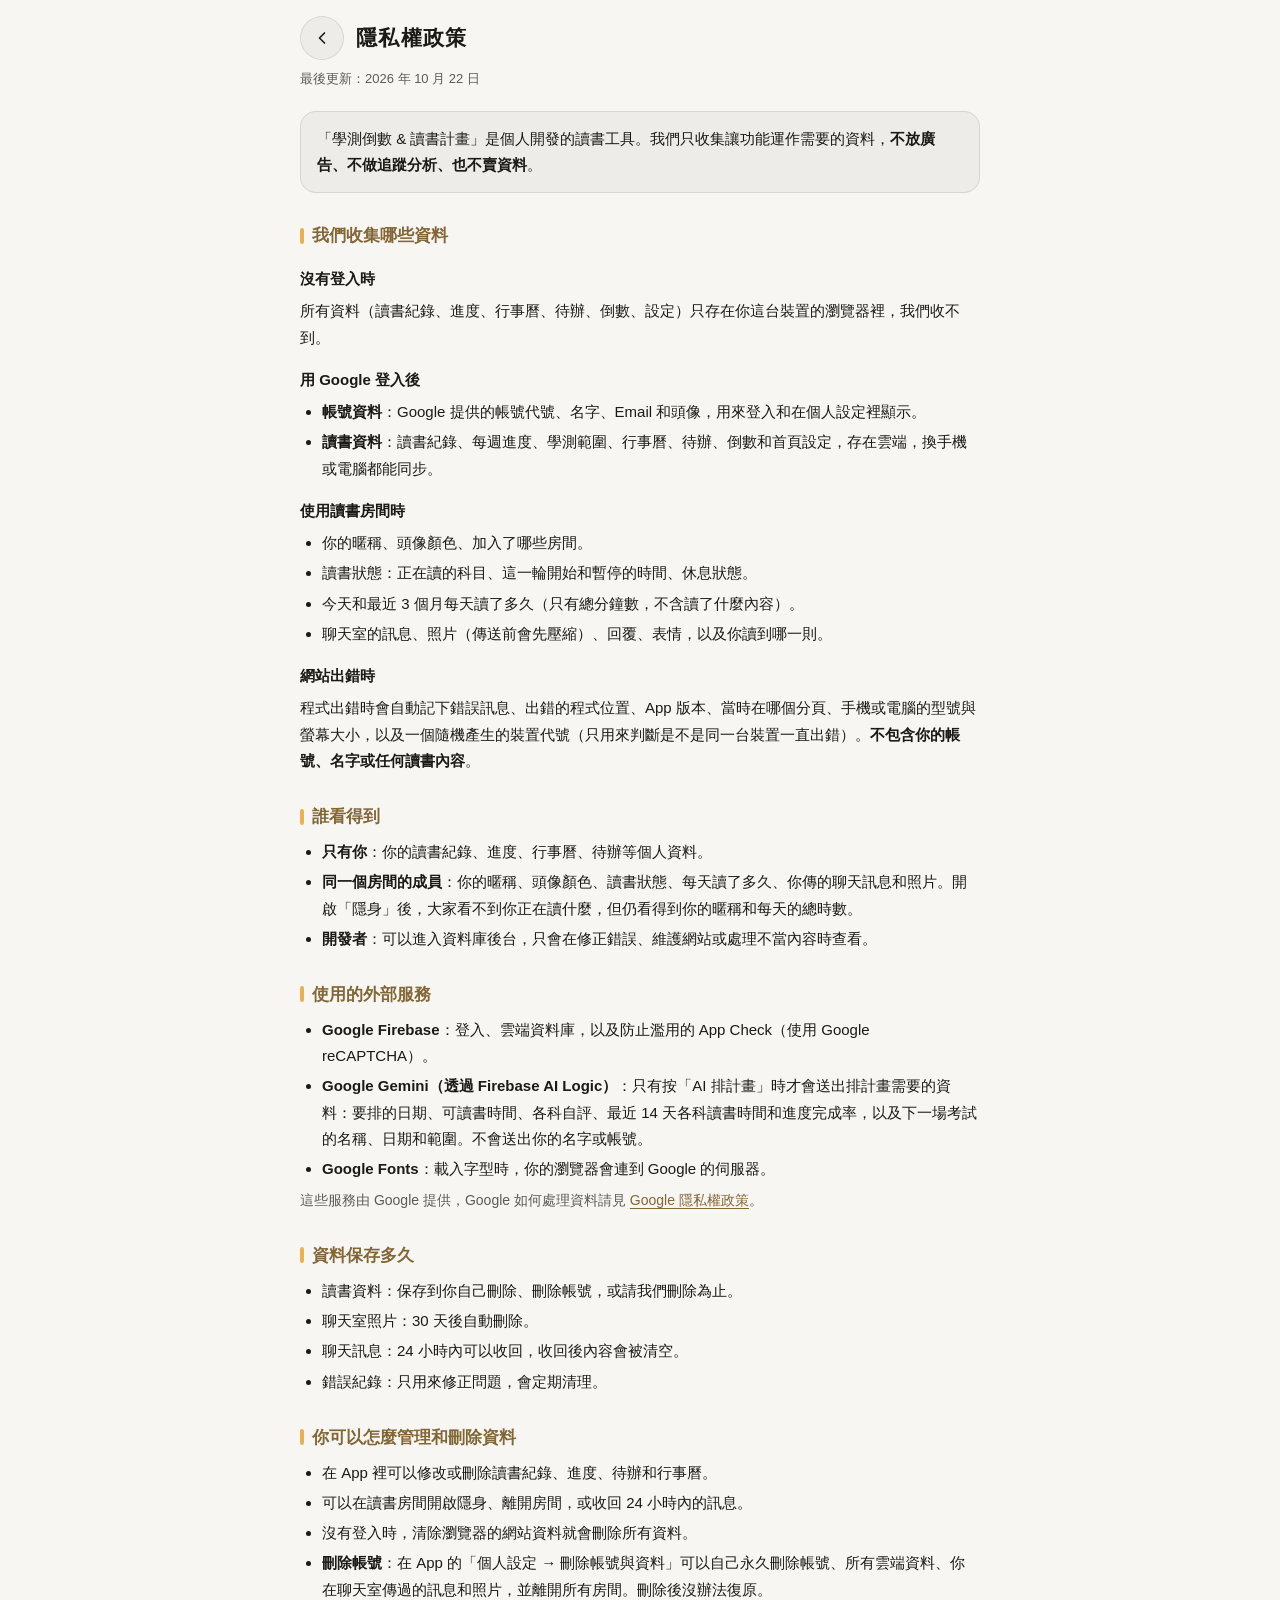
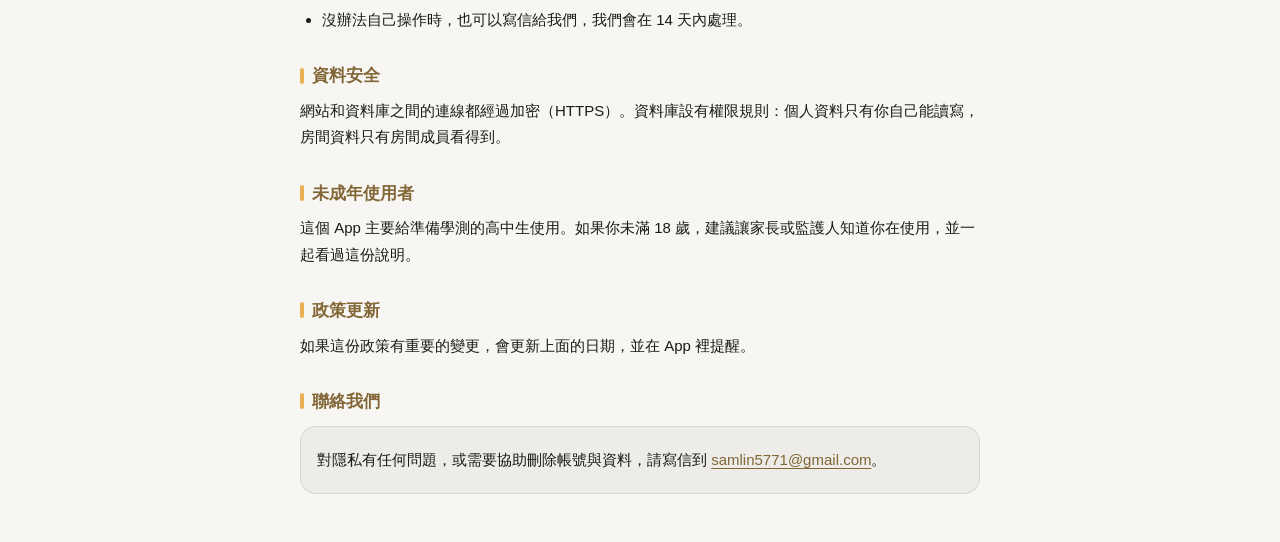
==== privacy.html @ b254f3aa "Add files via upload" ====
<!DOCTYPE html>
<html lang="zh-TW" data-theme="dark">
<head>
    <meta charset="UTF-8">
    <meta name="viewport" content="width=device-width, initial-scale=1.0, viewport-fit=cover">
    <title>隱私權政策｜學測倒數 &amp; 讀書計畫</title>
    <meta name="description" content="學測倒數 & 讀書計畫的隱私權政策：收集哪些資料、存在哪裡、誰看得到、怎麼刪除。">
    <meta name="theme-color" content="#050608">
    <link rel="icon" type="image/png" sizes="32x32" href="favicon-32.png">
    <link rel="apple-touch-icon" href="apple-touch-icon.png">
    <script>
        // 跟 App 用同一個深淺色和主題色設定
        (function () {
            var t = null, a = null;
            try { t = localStorage.getItem('study_theme'); a = localStorage.getItem('study_accent'); } catch (e) {}
            if (t !== 'light' && t !== 'dark') t = window.matchMedia && window.matchMedia('(prefers-color-scheme: light)').matches ? 'light' : 'dark';
            document.documentElement.setAttribute('data-theme', t);
            var c = { amber: '#E9B154', mint: '#5ED3A8', violet: '#A99BF0', sakura: '#F4A3BE', ocean: '#6CB4EE', coral: '#FF8B74', matcha: '#A9C46C', moon: '#C3CAD6' };
            document.documentElement.style.setProperty('--accent', c[a] || c.amber);
            var m = document.querySelector('meta[name="theme-color"]');
            if (m) m.setAttribute('content', t === 'light' ? '#F7F6F2' : '#050608');
        })();
    </script>
    <style>
        :root {
            --accent: #E9B154;
            --bg: #050608; --surface: rgba(255, 255, 255, .045); --line: rgba(242, 240, 233, .1);
            --text: #F2F0E9; --muted: #A8A59C;
            --head: var(--accent);
        }
        :root[data-theme="light"] {
            --bg: #F7F6F2; --surface: rgba(22, 20, 15, .04); --line: rgba(22, 20, 15, .1);
            --text: #1B1A17; --muted: #5E5B54;
            --head: color-mix(in srgb, var(--accent) 50%, #1B1A17);
        }
        * { box-sizing: border-box; }
        html { -webkit-text-size-adjust: 100%; }
        body {
            margin: 0; background: var(--bg); color: var(--text);
            font-family: 'Noto Sans TC', -apple-system, 'PingFang TC', 'Microsoft JhengHei', sans-serif;
            line-height: 1.75; font-size: 15px;
        }
        .wrap { max-width: 720px; margin: 0 auto; padding: calc(16px + env(safe-area-inset-top)) 20px calc(48px + env(safe-area-inset-bottom)); }
        .top { display: flex; align-items: center; gap: 12px; margin-bottom: 8px; }
        .back {
            width: 44px; height: 44px; border-radius: 22px; flex-shrink: 0; display: flex; align-items: center; justify-content: center;
            border: 1px solid var(--line); background: var(--surface); color: var(--text); text-decoration: none;
        }
        .back svg { width: 20px; height: 20px; }
        h1 { margin: 0; font-size: 21px; letter-spacing: .06em; }
        .date { margin: 4px 0 20px; font-size: 13px; color: var(--muted); }
        .lead { margin: 0 0 8px; padding: 14px 16px; border-radius: 16px; background: var(--surface); border: 1px solid var(--line); }
        h2 { margin: 28px 0 8px; font-size: 16.5px; color: var(--head); display: flex; align-items: center; gap: 8px; }
        h2::before { content: ''; width: 4px; height: 16px; border-radius: 2px; background: var(--accent); }
        h3 { margin: 16px 0 4px; font-size: 15px; }
        p { margin: 6px 0; }
        ul { margin: 6px 0; padding-left: 22px; }
        li { margin: 4px 0; }
        .muted { color: var(--muted); font-size: 14px; }
        a { color: var(--head); text-underline-offset: 3px; }
        b { font-weight: 700; }
        .contact { margin-top: 10px; padding: 14px 16px; border-radius: 16px; background: var(--surface); border: 1px solid var(--line); }
    </style>
</head>
<body>
<main class="wrap">
    <div class="top">
        <a class="back" href="./" id="backLink" aria-label="回到 App"><svg viewBox="0 0 24 24" fill="none" stroke="currentColor" stroke-width="2" stroke-linecap="round" stroke-linejoin="round" aria-hidden="true"><path d="M15 6l-6 6 6 6"/></svg></a>
        <h1>隱私權政策</h1>
    </div>
    <p class="date">最後更新：2026 年 10 月 22 日</p>

    <p class="lead">「學測倒數 &amp; 讀書計畫」是個人開發的讀書工具。我們只收集讓功能運作需要的資料，<b>不放廣告、不做追蹤分析、也不賣資料</b>。</p>

    <h2>我們收集哪些資料</h2>
    <h3>沒有登入時</h3>
    <p>所有資料（讀書紀錄、進度、行事曆、待辦、倒數、設定）只存在你這台裝置的瀏覽器裡，我們收不到。</p>
    <h3>用 Google 登入後</h3>
    <ul>
        <li><b>帳號資料</b>：Google 提供的帳號代號、名字、Email 和頭像，用來登入和在個人設定裡顯示。</li>
        <li><b>讀書資料</b>：讀書紀錄、每週進度、學測範圍、行事曆、待辦、倒數和首頁設定，存在雲端，換手機或電腦都能同步。</li>
    </ul>
    <h3>使用讀書房間時</h3>
    <ul>
        <li>你的暱稱、頭像顏色、加入了哪些房間。</li>
        <li>讀書狀態：正在讀的科目、這一輪開始和暫停的時間、休息狀態。</li>
        <li>今天和最近 3 個月每天讀了多久（只有總分鐘數，不含讀了什麼內容）。</li>
        <li>聊天室的訊息、照片（傳送前會先壓縮）、回覆、表情，以及你讀到哪一則。</li>
    </ul>
    <h3>網站出錯時</h3>
    <p>程式出錯時會自動記下錯誤訊息、出錯的程式位置、App 版本、當時在哪個分頁、手機或電腦的型號與螢幕大小，以及一個隨機產生的裝置代號（只用來判斷是不是同一台裝置一直出錯）。<b>不包含你的帳號、名字或任何讀書內容</b>。</p>

    <h2>誰看得到</h2>
    <ul>
        <li><b>只有你</b>：你的讀書紀錄、進度、行事曆、待辦等個人資料。</li>
        <li><b>同一個房間的成員</b>：你的暱稱、頭像顏色、讀書狀態、每天讀了多久、你傳的聊天訊息和照片。開啟「隱身」後，大家看不到你正在讀什麼，但仍看得到你的暱稱和每天的總時數。</li>
        <li><b>開發者</b>：可以進入資料庫後台，只會在修正錯誤、維護網站或處理不當內容時查看。</li>
    </ul>

    <h2>使用的外部服務</h2>
    <ul>
        <li><b>Google Firebase</b>：登入、雲端資料庫，以及防止濫用的 App Check（使用 Google reCAPTCHA）。</li>
        <li><b>Google Gemini（透過 Firebase AI Logic）</b>：只有按「AI 排計畫」時才會送出排計畫需要的資料：要排的日期、可讀書時間、各科自評、最近 14 天各科讀書時間和進度完成率，以及下一場考試的名稱、日期和範圍。不會送出你的名字或帳號。</li>
        <li><b>Google Fonts</b>：載入字型時，你的瀏覽器會連到 Google 的伺服器。</li>
    </ul>
    <p class="muted">這些服務由 Google 提供，Google 如何處理資料請見 <a href="https://policies.google.com/privacy" target="_blank" rel="noopener">Google 隱私權政策</a>。</p>

    <h2>資料保存多久</h2>
    <ul>
        <li>讀書資料：保存到你自己刪除、刪除帳號，或請我們刪除為止。</li>
        <li>聊天室照片：30 天後自動刪除。</li>
        <li>聊天訊息：24 小時內可以收回，收回後內容會被清空。</li>
        <li>錯誤紀錄：只用來修正問題，會定期清理。</li>
    </ul>

    <h2>你可以怎麼管理和刪除資料</h2>
    <ul>
        <li>在 App 裡可以修改或刪除讀書紀錄、進度、待辦和行事曆。</li>
        <li>可以在讀書房間開啟隱身、離開房間，或收回 24 小時內的訊息。</li>
        <li>沒有登入時，清除瀏覽器的網站資料就會刪除所有資料。</li>
        <li><b>刪除帳號</b>：在 App 的「個人設定 → 刪除帳號與資料」可以自己永久刪除帳號、所有雲端資料、你在聊天室傳過的訊息和照片，並離開所有房間。刪除後沒辦法復原。</li>
        <li>沒辦法自己操作時，也可以寫信給我們，我們會在 14 天內處理。</li>
    </ul>

    <h2>資料安全</h2>
    <p>網站和資料庫之間的連線都經過加密（HTTPS）。資料庫設有權限規則：個人資料只有你自己能讀寫，房間資料只有房間成員看得到。</p>

    <h2>未成年使用者</h2>
    <p>這個 App 主要給準備學測的高中生使用。如果你未滿 18 歲，建議讓家長或監護人知道你在使用，並一起看過這份說明。</p>

    <h2>政策更新</h2>
    <p>如果這份政策有重要的變更，會更新上面的日期，並在 App 裡提醒。</p>

    <h2>聯絡我們</h2>
    <div class="contact">
        <p>對隱私有任何問題，或需要協助刪除帳號與資料，請寫信到 <a href="mailto:samlin5771@gmail.com">samlin5771@gmail.com</a>。</p>
    </div>
</main>
<script>
    // 從 App 點進來：按返回就回到剛剛的畫面
    (function () {
        var b = document.getElementById('backLink');
        b.addEventListener('click', function (e) {
            try {
                if (document.referrer && new URL(document.referrer).origin === location.origin && history.length > 1) { e.preventDefault(); history.back(); }
            } catch (x) {}
        });
    })();
</script>
</body>
</html>
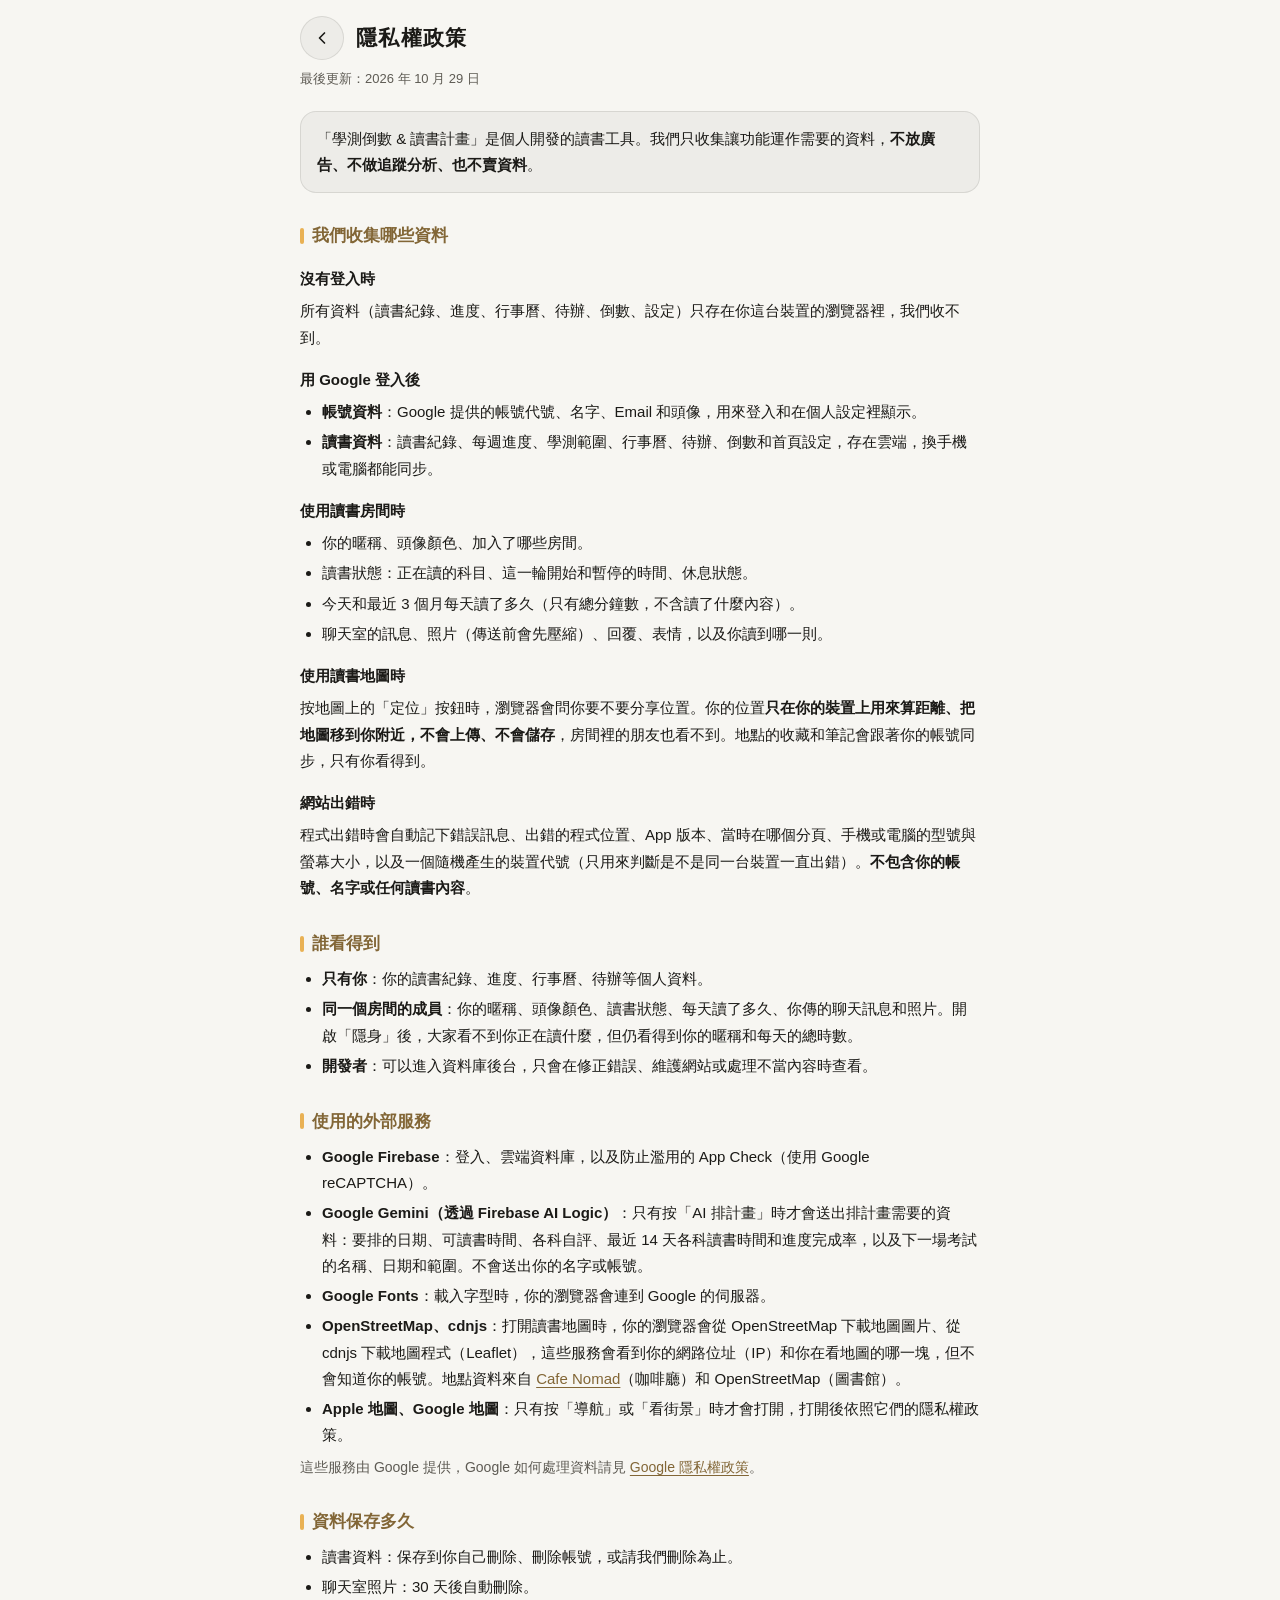
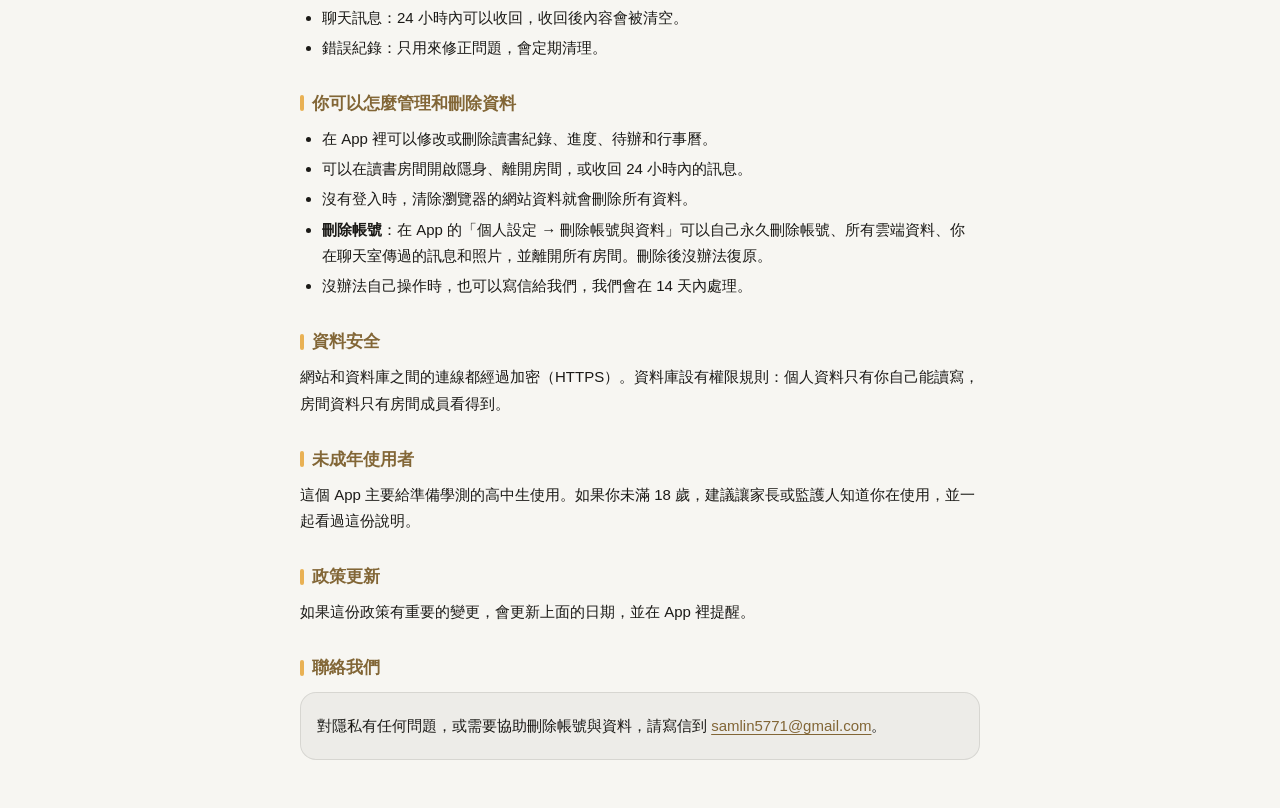
==== commit 95e632e4: "Add files via upload 新增讀書地圖" ====
--- a/privacy.html
+++ b/privacy.html
@@ -17,6 +17,8 @@
             document.documentElement.setAttribute('data-theme', t);
             var c = { amber: '#E9B154', mint: '#5ED3A8', violet: '#A99BF0', sakura: '#F4A3BE', ocean: '#6CB4EE', coral: '#FF8B74', matcha: '#A9C46C', moon: '#C3CAD6' };
             document.documentElement.style.setProperty('--accent', c[a] || c.amber);
+            // 在 App 裡打開（嵌在 App 的畫面中）：App 自己有標題和返回鍵，這頁就不用再顯示
+            if (/[?&]embed=1/.test(location.search)) document.documentElement.classList.add('embed');
             var m = document.querySelector('meta[name="theme-color"]');
             if (m) m.setAttribute('content', t === 'light' ? '#F7F6F2' : '#050608');
         })();
@@ -59,6 +61,9 @@
         .muted { color: var(--muted); font-size: 14px; }
         a { color: var(--head); text-underline-offset: 3px; }
         b { font-weight: 700; }
+        .embed .top { display: none; }
+        .embed .wrap { padding-top: 16px; }
+        .embed body { background: transparent; }
         .contact { margin-top: 10px; padding: 14px 16px; border-radius: 16px; background: var(--surface); border: 1px solid var(--line); }
     </style>
 </head>
@@ -68,7 +73,7 @@
         <a class="back" href="./" id="backLink" aria-label="回到 App"><svg viewBox="0 0 24 24" fill="none" stroke="currentColor" stroke-width="2" stroke-linecap="round" stroke-linejoin="round" aria-hidden="true"><path d="M15 6l-6 6 6 6"/></svg></a>
         <h1>隱私權政策</h1>
     </div>
-    <p class="date">最後更新：2026 年 10 月 22 日</p>
+    <p class="date">最後更新：2026 年 10 月 29 日</p>
 
     <p class="lead">「學測倒數 &amp; 讀書計畫」是個人開發的讀書工具。我們只收集讓功能運作需要的資料，<b>不放廣告、不做追蹤分析、也不賣資料</b>。</p>
 
@@ -87,6 +92,8 @@
         <li>今天和最近 3 個月每天讀了多久（只有總分鐘數，不含讀了什麼內容）。</li>
         <li>聊天室的訊息、照片（傳送前會先壓縮）、回覆、表情，以及你讀到哪一則。</li>
     </ul>
+    <h3>使用讀書地圖時</h3>
+    <p>按地圖上的「定位」按鈕時，瀏覽器會問你要不要分享位置。你的位置<b>只在你的裝置上用來算距離、把地圖移到你附近，不會上傳、不會儲存</b>，房間裡的朋友也看不到。地點的收藏和筆記會跟著你的帳號同步，只有你看得到。</p>
     <h3>網站出錯時</h3>
     <p>程式出錯時會自動記下錯誤訊息、出錯的程式位置、App 版本、當時在哪個分頁、手機或電腦的型號與螢幕大小，以及一個隨機產生的裝置代號（只用來判斷是不是同一台裝置一直出錯）。<b>不包含你的帳號、名字或任何讀書內容</b>。</p>
 
@@ -102,6 +109,8 @@
         <li><b>Google Firebase</b>：登入、雲端資料庫，以及防止濫用的 App Check（使用 Google reCAPTCHA）。</li>
         <li><b>Google Gemini（透過 Firebase AI Logic）</b>：只有按「AI 排計畫」時才會送出排計畫需要的資料：要排的日期、可讀書時間、各科自評、最近 14 天各科讀書時間和進度完成率，以及下一場考試的名稱、日期和範圍。不會送出你的名字或帳號。</li>
         <li><b>Google Fonts</b>：載入字型時，你的瀏覽器會連到 Google 的伺服器。</li>
+        <li><b>OpenStreetMap、cdnjs</b>：打開讀書地圖時，你的瀏覽器會從 OpenStreetMap 下載地圖圖片、從 cdnjs 下載地圖程式（Leaflet），這些服務會看到你的網路位址（IP）和你在看地圖的哪一塊，但不會知道你的帳號。地點資料來自 <a href="https://cafenomad.tw/" target="_blank" rel="noopener">Cafe Nomad</a>（咖啡廳）和 OpenStreetMap（圖書館）。</li>
+        <li><b>Apple 地圖、Google 地圖</b>：只有按「導航」或「看街景」時才會打開，打開後依照它們的隱私權政策。</li>
     </ul>
     <p class="muted">這些服務由 Google 提供，Google 如何處理資料請見 <a href="https://policies.google.com/privacy" target="_blank" rel="noopener">Google 隱私權政策</a>。</p>
 
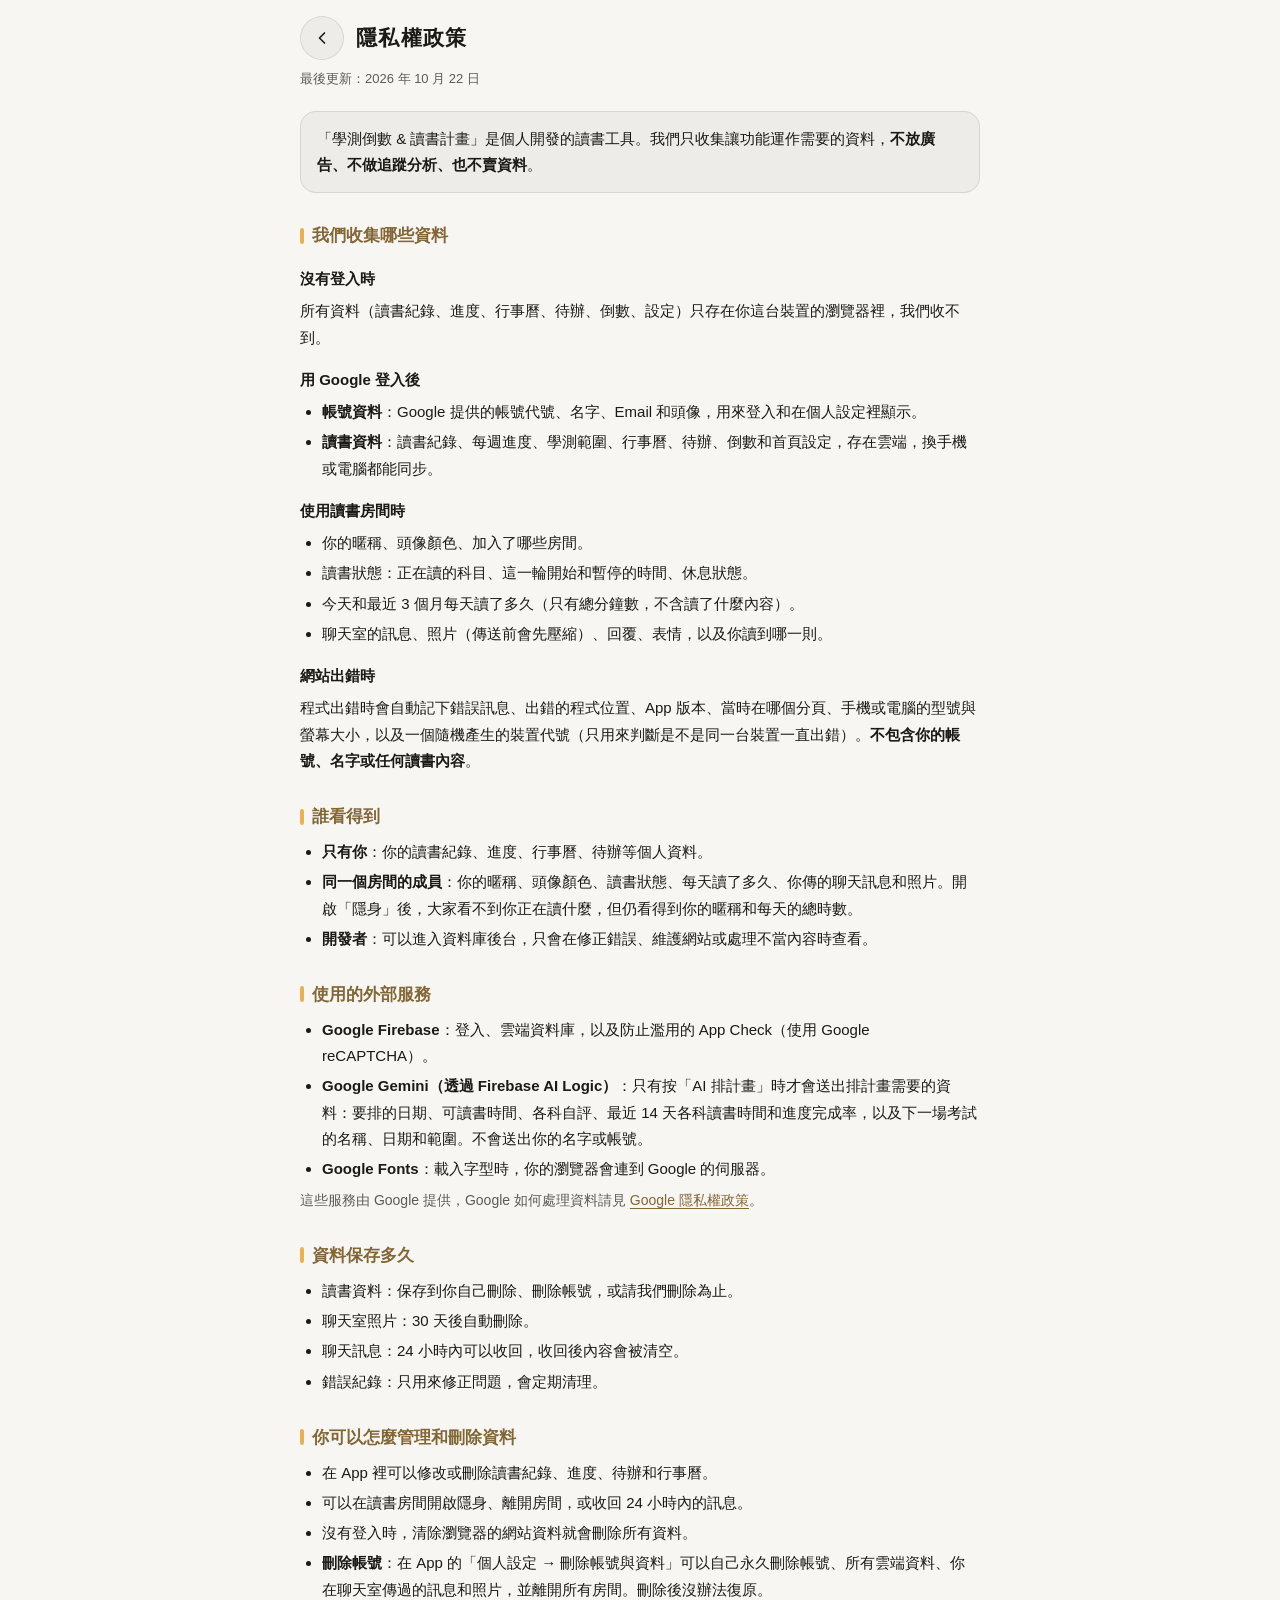
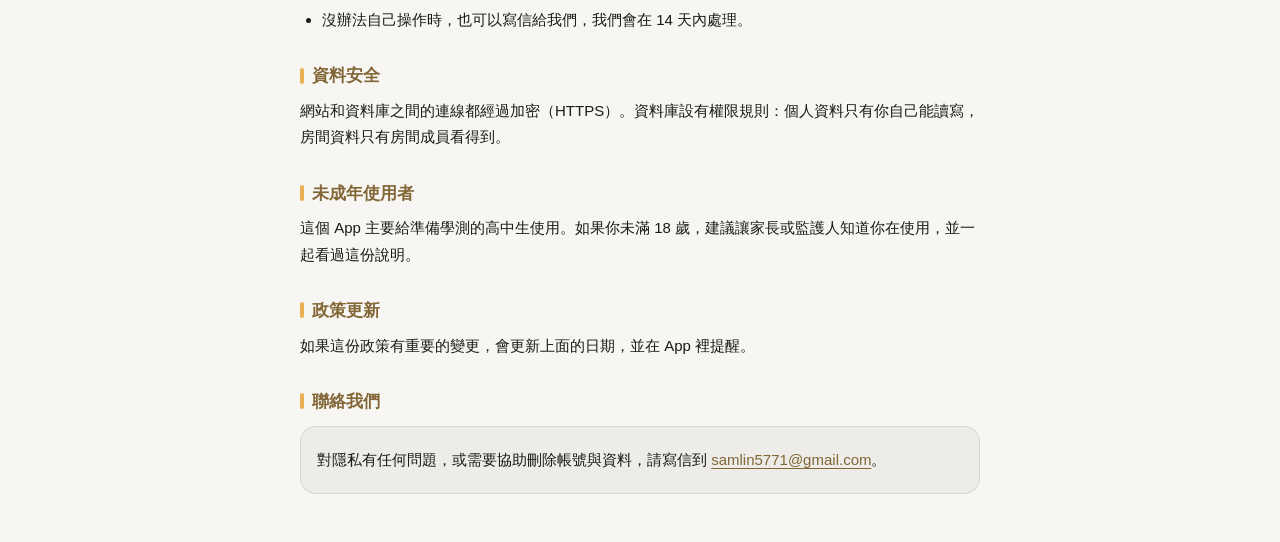
==== commit 6c49a59f: "Add files via upload 刪除地圖" ====
--- a/privacy.html
+++ b/privacy.html
@@ -73,7 +73,7 @@
         <a class="back" href="./" id="backLink" aria-label="回到 App"><svg viewBox="0 0 24 24" fill="none" stroke="currentColor" stroke-width="2" stroke-linecap="round" stroke-linejoin="round" aria-hidden="true"><path d="M15 6l-6 6 6 6"/></svg></a>
         <h1>隱私權政策</h1>
     </div>
-    <p class="date">最後更新：2026 年 10 月 29 日</p>
+    <p class="date">最後更新：2026 年 10 月 22 日</p>
 
     <p class="lead">「學測倒數 &amp; 讀書計畫」是個人開發的讀書工具。我們只收集讓功能運作需要的資料，<b>不放廣告、不做追蹤分析、也不賣資料</b>。</p>
 
@@ -92,8 +92,6 @@
         <li>今天和最近 3 個月每天讀了多久（只有總分鐘數，不含讀了什麼內容）。</li>
         <li>聊天室的訊息、照片（傳送前會先壓縮）、回覆、表情，以及你讀到哪一則。</li>
     </ul>
-    <h3>使用讀書地圖時</h3>
-    <p>按地圖上的「定位」按鈕時，瀏覽器會問你要不要分享位置。你的位置<b>只在你的裝置上用來算距離、把地圖移到你附近，不會上傳、不會儲存</b>，房間裡的朋友也看不到。地點的收藏和筆記會跟著你的帳號同步，只有你看得到。</p>
     <h3>網站出錯時</h3>
     <p>程式出錯時會自動記下錯誤訊息、出錯的程式位置、App 版本、當時在哪個分頁、手機或電腦的型號與螢幕大小，以及一個隨機產生的裝置代號（只用來判斷是不是同一台裝置一直出錯）。<b>不包含你的帳號、名字或任何讀書內容</b>。</p>
 
@@ -109,8 +107,6 @@
         <li><b>Google Firebase</b>：登入、雲端資料庫，以及防止濫用的 App Check（使用 Google reCAPTCHA）。</li>
         <li><b>Google Gemini（透過 Firebase AI Logic）</b>：只有按「AI 排計畫」時才會送出排計畫需要的資料：要排的日期、可讀書時間、各科自評、最近 14 天各科讀書時間和進度完成率，以及下一場考試的名稱、日期和範圍。不會送出你的名字或帳號。</li>
         <li><b>Google Fonts</b>：載入字型時，你的瀏覽器會連到 Google 的伺服器。</li>
-        <li><b>OpenStreetMap、cdnjs</b>：打開讀書地圖時，你的瀏覽器會從 OpenStreetMap 下載地圖圖片、從 cdnjs 下載地圖程式（Leaflet），這些服務會看到你的網路位址（IP）和你在看地圖的哪一塊，但不會知道你的帳號。地點資料來自 <a href="https://cafenomad.tw/" target="_blank" rel="noopener">Cafe Nomad</a>（咖啡廳）和 OpenStreetMap（圖書館）。</li>
-        <li><b>Apple 地圖、Google 地圖</b>：只有按「導航」或「看街景」時才會打開，打開後依照它們的隱私權政策。</li>
     </ul>
     <p class="muted">這些服務由 Google 提供，Google 如何處理資料請見 <a href="https://policies.google.com/privacy" target="_blank" rel="noopener">Google 隱私權政策</a>。</p>
 
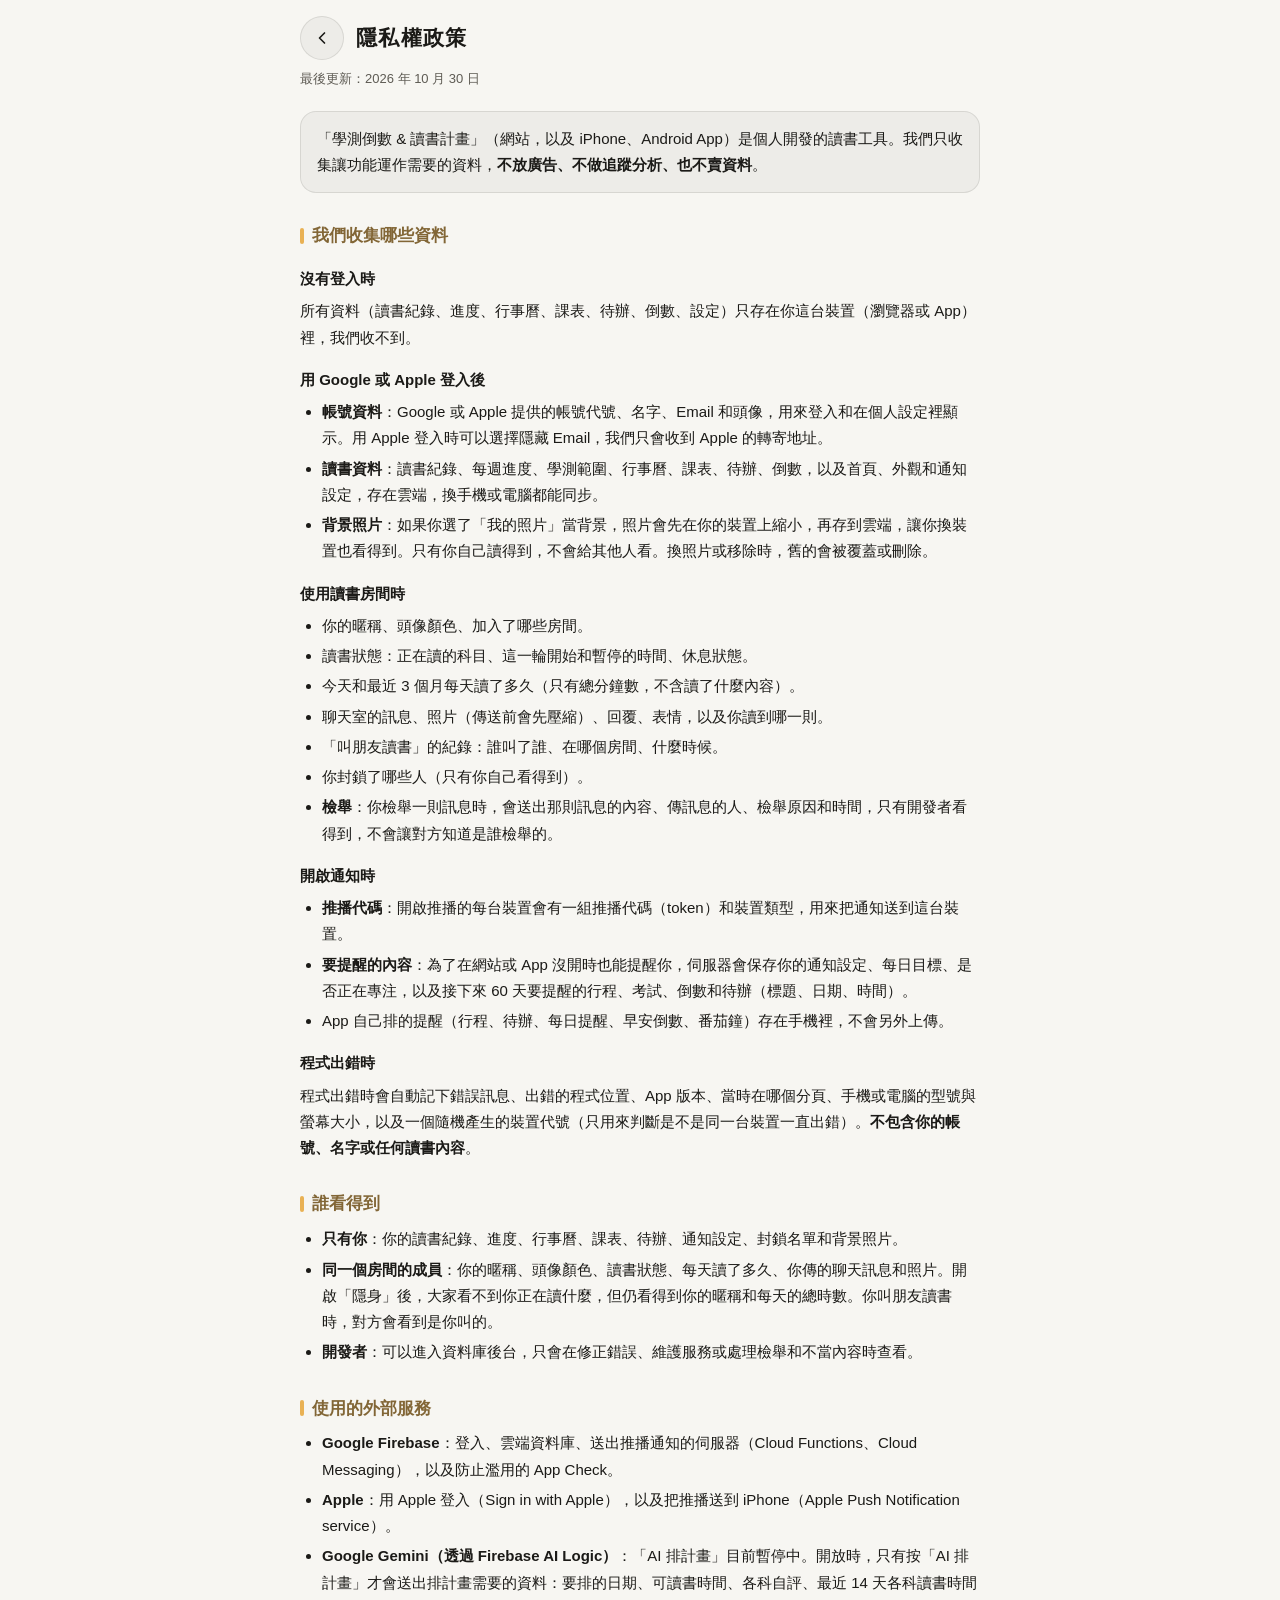
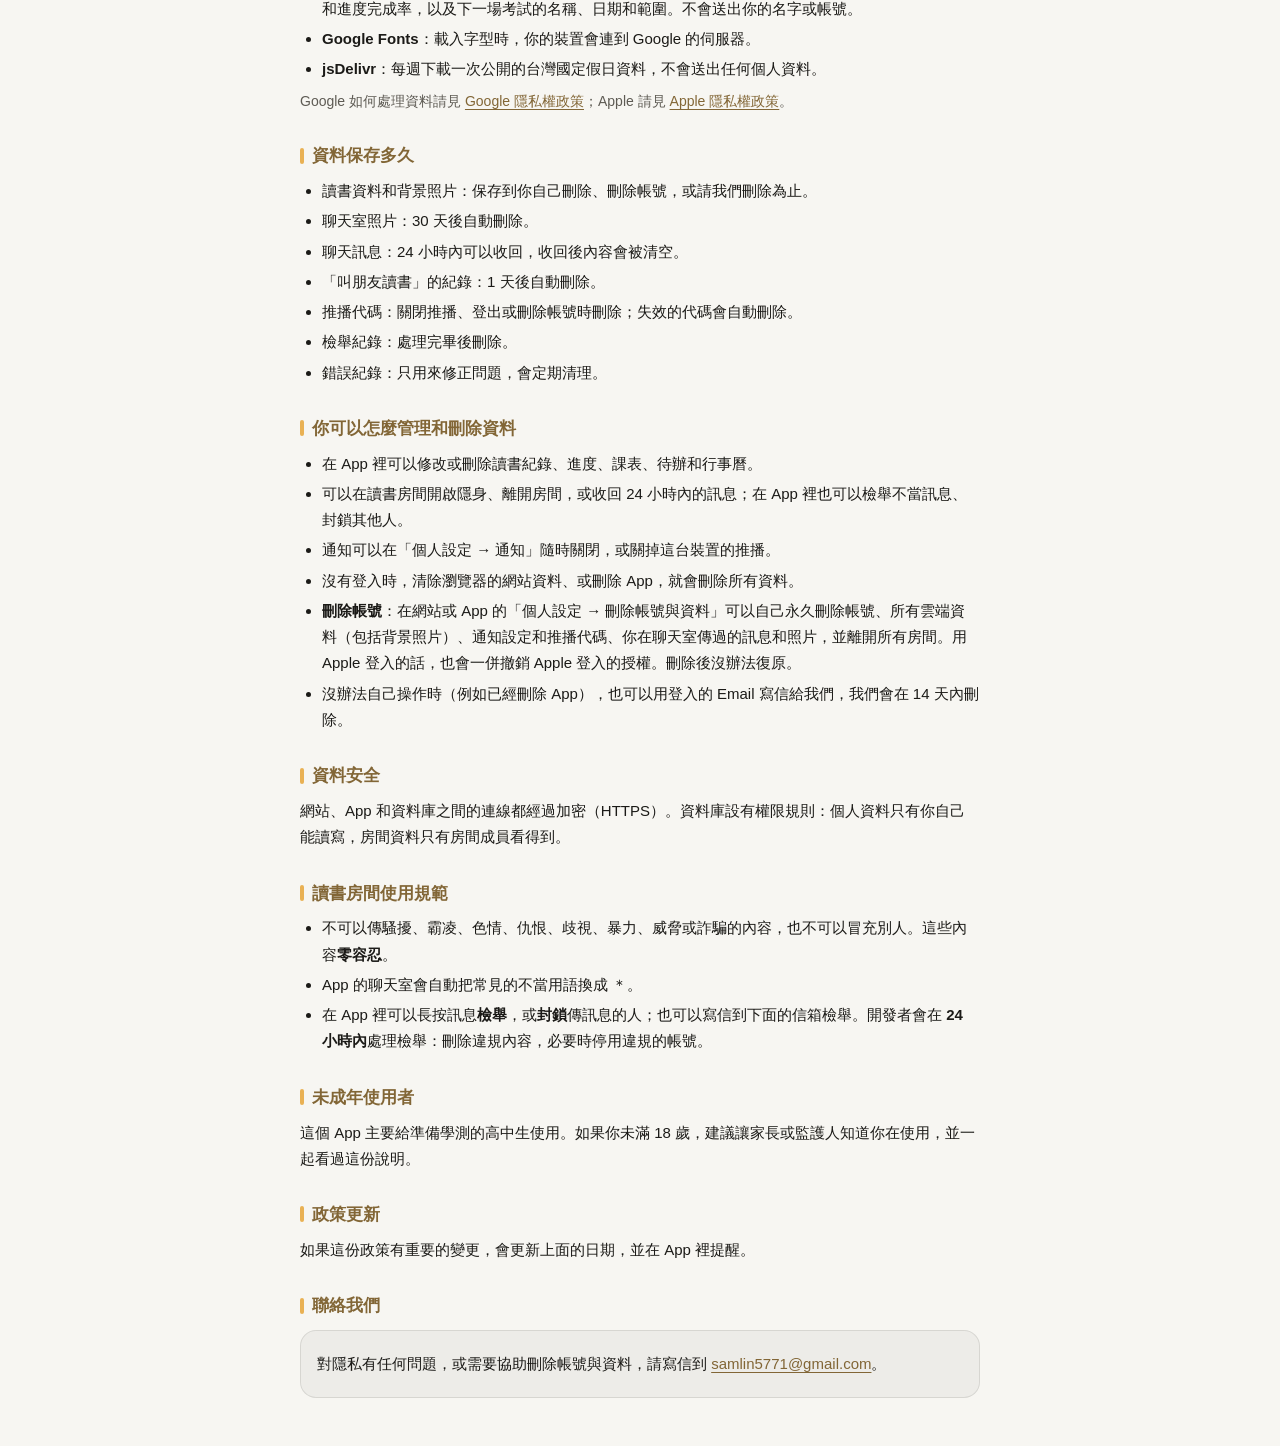
==== commit 9ffeb989: "Add files via upload" ====
--- a/privacy.html
+++ b/privacy.html
@@ -73,17 +73,16 @@
         <a class="back" href="./" id="backLink" aria-label="回到 App"><svg viewBox="0 0 24 24" fill="none" stroke="currentColor" stroke-width="2" stroke-linecap="round" stroke-linejoin="round" aria-hidden="true"><path d="M15 6l-6 6 6 6"/></svg></a>
         <h1>隱私權政策</h1>
     </div>
-    <p class="date">最後更新：2026 年 10 月 22 日</p>
-
-    <p class="lead">「學測倒數 &amp; 讀書計畫」是個人開發的讀書工具。我們只收集讓功能運作需要的資料，<b>不放廣告、不做追蹤分析、也不賣資料</b>。</p>
-
+    <p class="date">最後更新：2026 年 10 月 30 日</p>
+    <p class="lead">「學測倒數 &amp; 讀書計畫」（網站，以及 iPhone、Android App）是個人開發的讀書工具。我們只收集讓功能運作需要的資料，<b>不放廣告、不做追蹤分析、也不賣資料</b>。</p>
     <h2>我們收集哪些資料</h2>
     <h3>沒有登入時</h3>
-    <p>所有資料（讀書紀錄、進度、行事曆、待辦、倒數、設定）只存在你這台裝置的瀏覽器裡，我們收不到。</p>
-    <h3>用 Google 登入後</h3>
+    <p>所有資料（讀書紀錄、進度、行事曆、課表、待辦、倒數、設定）只存在你這台裝置（瀏覽器或 App）裡，我們收不到。</p>
+    <h3>用 Google 或 Apple 登入後</h3>
     <ul>
-        <li><b>帳號資料</b>：Google 提供的帳號代號、名字、Email 和頭像，用來登入和在個人設定裡顯示。</li>
-        <li><b>讀書資料</b>：讀書紀錄、每週進度、學測範圍、行事曆、待辦、倒數和首頁設定，存在雲端，換手機或電腦都能同步。</li>
+        <li><b>帳號資料</b>：Google 或 Apple 提供的帳號代號、名字、Email 和頭像，用來登入和在個人設定裡顯示。用 Apple 登入時可以選擇隱藏 Email，我們只會收到 Apple 的轉寄地址。</li>
+        <li><b>讀書資料</b>：讀書紀錄、每週進度、學測範圍、行事曆、課表、待辦、倒數，以及首頁、外觀和通知設定，存在雲端，換手機或電腦都能同步。</li>
+        <li><b>背景照片</b>：如果你選了「我的照片」當背景，照片會先在你的裝置上縮小，再存到雲端，讓你換裝置也看得到。只有你自己讀得到，不會給其他人看。換照片或移除時，舊的會被覆蓋或刪除。</li>
     </ul>
     <h3>使用讀書房間時</h3>
     <ul>
@@ -91,51 +90,64 @@
         <li>讀書狀態：正在讀的科目、這一輪開始和暫停的時間、休息狀態。</li>
         <li>今天和最近 3 個月每天讀了多久（只有總分鐘數，不含讀了什麼內容）。</li>
         <li>聊天室的訊息、照片（傳送前會先壓縮）、回覆、表情，以及你讀到哪一則。</li>
+        <li>「叫朋友讀書」的紀錄：誰叫了誰、在哪個房間、什麼時候。</li>
+        <li>你封鎖了哪些人（只有你自己看得到）。</li>
+        <li><b>檢舉</b>：你檢舉一則訊息時，會送出那則訊息的內容、傳訊息的人、檢舉原因和時間，只有開發者看得到，不會讓對方知道是誰檢舉的。</li>
     </ul>
-    <h3>網站出錯時</h3>
+    <h3>開啟通知時</h3>
+    <ul>
+        <li><b>推播代碼</b>：開啟推播的每台裝置會有一組推播代碼（token）和裝置類型，用來把通知送到這台裝置。</li>
+        <li><b>要提醒的內容</b>：為了在網站或 App 沒開時也能提醒你，伺服器會保存你的通知設定、每日目標、是否正在專注，以及接下來 60 天要提醒的行程、考試、倒數和待辦（標題、日期、時間）。</li>
+        <li>App 自己排的提醒（行程、待辦、每日提醒、早安倒數、番茄鐘）存在手機裡，不會另外上傳。</li>
+    </ul>
+    <h3>程式出錯時</h3>
     <p>程式出錯時會自動記下錯誤訊息、出錯的程式位置、App 版本、當時在哪個分頁、手機或電腦的型號與螢幕大小，以及一個隨機產生的裝置代號（只用來判斷是不是同一台裝置一直出錯）。<b>不包含你的帳號、名字或任何讀書內容</b>。</p>
-
     <h2>誰看得到</h2>
     <ul>
-        <li><b>只有你</b>：你的讀書紀錄、進度、行事曆、待辦等個人資料。</li>
-        <li><b>同一個房間的成員</b>：你的暱稱、頭像顏色、讀書狀態、每天讀了多久、你傳的聊天訊息和照片。開啟「隱身」後，大家看不到你正在讀什麼，但仍看得到你的暱稱和每天的總時數。</li>
-        <li><b>開發者</b>：可以進入資料庫後台，只會在修正錯誤、維護網站或處理不當內容時查看。</li>
+        <li><b>只有你</b>：你的讀書紀錄、進度、行事曆、課表、待辦、通知設定、封鎖名單和背景照片。</li>
+        <li><b>同一個房間的成員</b>：你的暱稱、頭像顏色、讀書狀態、每天讀了多久、你傳的聊天訊息和照片。開啟「隱身」後，大家看不到你正在讀什麼，但仍看得到你的暱稱和每天的總時數。你叫朋友讀書時，對方會看到是你叫的。</li>
+        <li><b>開發者</b>：可以進入資料庫後台，只會在修正錯誤、維護服務或處理檢舉和不當內容時查看。</li>
     </ul>
-
     <h2>使用的外部服務</h2>
     <ul>
-        <li><b>Google Firebase</b>：登入、雲端資料庫，以及防止濫用的 App Check（使用 Google reCAPTCHA）。</li>
-        <li><b>Google Gemini（透過 Firebase AI Logic）</b>：只有按「AI 排計畫」時才會送出排計畫需要的資料：要排的日期、可讀書時間、各科自評、最近 14 天各科讀書時間和進度完成率，以及下一場考試的名稱、日期和範圍。不會送出你的名字或帳號。</li>
-        <li><b>Google Fonts</b>：載入字型時，你的瀏覽器會連到 Google 的伺服器。</li>
+        <li><b>Google Firebase</b>：登入、雲端資料庫、送出推播通知的伺服器（Cloud Functions、Cloud Messaging），以及防止濫用的 App Check。</li>
+        <li><b>Apple</b>：用 Apple 登入（Sign in with Apple），以及把推播送到 iPhone（Apple Push Notification service）。</li>
+        <li><b>Google Gemini（透過 Firebase AI Logic）</b>：「AI 排計畫」目前暫停中。開放時，只有按「AI 排計畫」才會送出排計畫需要的資料：要排的日期、可讀書時間、各科自評、最近 14 天各科讀書時間和進度完成率，以及下一場考試的名稱、日期和範圍。不會送出你的名字或帳號。</li>
+        <li><b>Google Fonts</b>：載入字型時，你的裝置會連到 Google 的伺服器。</li>
+        <li><b>jsDelivr</b>：每週下載一次公開的台灣國定假日資料，不會送出任何個人資料。</li>
     </ul>
-    <p class="muted">這些服務由 Google 提供，Google 如何處理資料請見 <a href="https://policies.google.com/privacy" target="_blank" rel="noopener">Google 隱私權政策</a>。</p>
-
+    <p class="muted">Google 如何處理資料請見 <a href="https://policies.google.com/privacy" target="_blank" rel="noopener">Google 隱私權政策</a>；Apple 請見 <a href="https://www.apple.com/tw/legal/privacy/" target="_blank" rel="noopener">Apple 隱私權政策</a>。</p>
     <h2>資料保存多久</h2>
     <ul>
-        <li>讀書資料：保存到你自己刪除、刪除帳號，或請我們刪除為止。</li>
+        <li>讀書資料和背景照片：保存到你自己刪除、刪除帳號，或請我們刪除為止。</li>
         <li>聊天室照片：30 天後自動刪除。</li>
         <li>聊天訊息：24 小時內可以收回，收回後內容會被清空。</li>
+        <li>「叫朋友讀書」的紀錄：1 天後自動刪除。</li>
+        <li>推播代碼：關閉推播、登出或刪除帳號時刪除；失效的代碼會自動刪除。</li>
+        <li>檢舉紀錄：處理完畢後刪除。</li>
         <li>錯誤紀錄：只用來修正問題，會定期清理。</li>
     </ul>
-
-    <h2>你可以怎麼管理和刪除資料</h2>
+    <h2 id="delete">你可以怎麼管理和刪除資料</h2>
     <ul>
-        <li>在 App 裡可以修改或刪除讀書紀錄、進度、待辦和行事曆。</li>
-        <li>可以在讀書房間開啟隱身、離開房間，或收回 24 小時內的訊息。</li>
-        <li>沒有登入時，清除瀏覽器的網站資料就會刪除所有資料。</li>
-        <li><b>刪除帳號</b>：在 App 的「個人設定 → 刪除帳號與資料」可以自己永久刪除帳號、所有雲端資料、你在聊天室傳過的訊息和照片，並離開所有房間。刪除後沒辦法復原。</li>
-        <li>沒辦法自己操作時，也可以寫信給我們，我們會在 14 天內處理。</li>
+        <li>在 App 裡可以修改或刪除讀書紀錄、進度、課表、待辦和行事曆。</li>
+        <li>可以在讀書房間開啟隱身、離開房間，或收回 24 小時內的訊息；在 App 裡也可以檢舉不當訊息、封鎖其他人。</li>
+        <li>通知可以在「個人設定 → 通知」隨時關閉，或關掉這台裝置的推播。</li>
+        <li>沒有登入時，清除瀏覽器的網站資料、或刪除 App，就會刪除所有資料。</li>
+        <li><b>刪除帳號</b>：在網站或 App 的「個人設定 → 刪除帳號與資料」可以自己永久刪除帳號、所有雲端資料（包括背景照片）、通知設定和推播代碼、你在聊天室傳過的訊息和照片，並離開所有房間。用 Apple 登入的話，也會一併撤銷 Apple 登入的授權。刪除後沒辦法復原。</li>
+        <li>沒辦法自己操作時（例如已經刪除 App），也可以用登入的 Email 寫信給我們，我們會在 14 天內刪除。</li>
     </ul>
-
     <h2>資料安全</h2>
-    <p>網站和資料庫之間的連線都經過加密（HTTPS）。資料庫設有權限規則：個人資料只有你自己能讀寫，房間資料只有房間成員看得到。</p>
-
+    <p>網站、App 和資料庫之間的連線都經過加密（HTTPS）。資料庫設有權限規則：個人資料只有你自己能讀寫，房間資料只有房間成員看得到。</p>
+    <h2 id="terms">讀書房間使用規範</h2>
+    <ul>
+        <li>不可以傳騷擾、霸凌、色情、仇恨、歧視、暴力、威脅或詐騙的內容，也不可以冒充別人。這些內容<b>零容忍</b>。</li>
+        <li>App 的聊天室會自動把常見的不當用語換成 ＊。</li>
+        <li>在 App 裡可以長按訊息<b>檢舉</b>，或<b>封鎖</b>傳訊息的人；也可以寫信到下面的信箱檢舉。開發者會在 <b>24 小時內</b>處理檢舉：刪除違規內容，必要時停用違規的帳號。</li>
+    </ul>
     <h2>未成年使用者</h2>
     <p>這個 App 主要給準備學測的高中生使用。如果你未滿 18 歲，建議讓家長或監護人知道你在使用，並一起看過這份說明。</p>
-
     <h2>政策更新</h2>
     <p>如果這份政策有重要的變更，會更新上面的日期，並在 App 裡提醒。</p>
-
     <h2>聯絡我們</h2>
     <div class="contact">
         <p>對隱私有任何問題，或需要協助刪除帳號與資料，請寫信到 <a href="mailto:samlin5771@gmail.com">samlin5771@gmail.com</a>。</p>
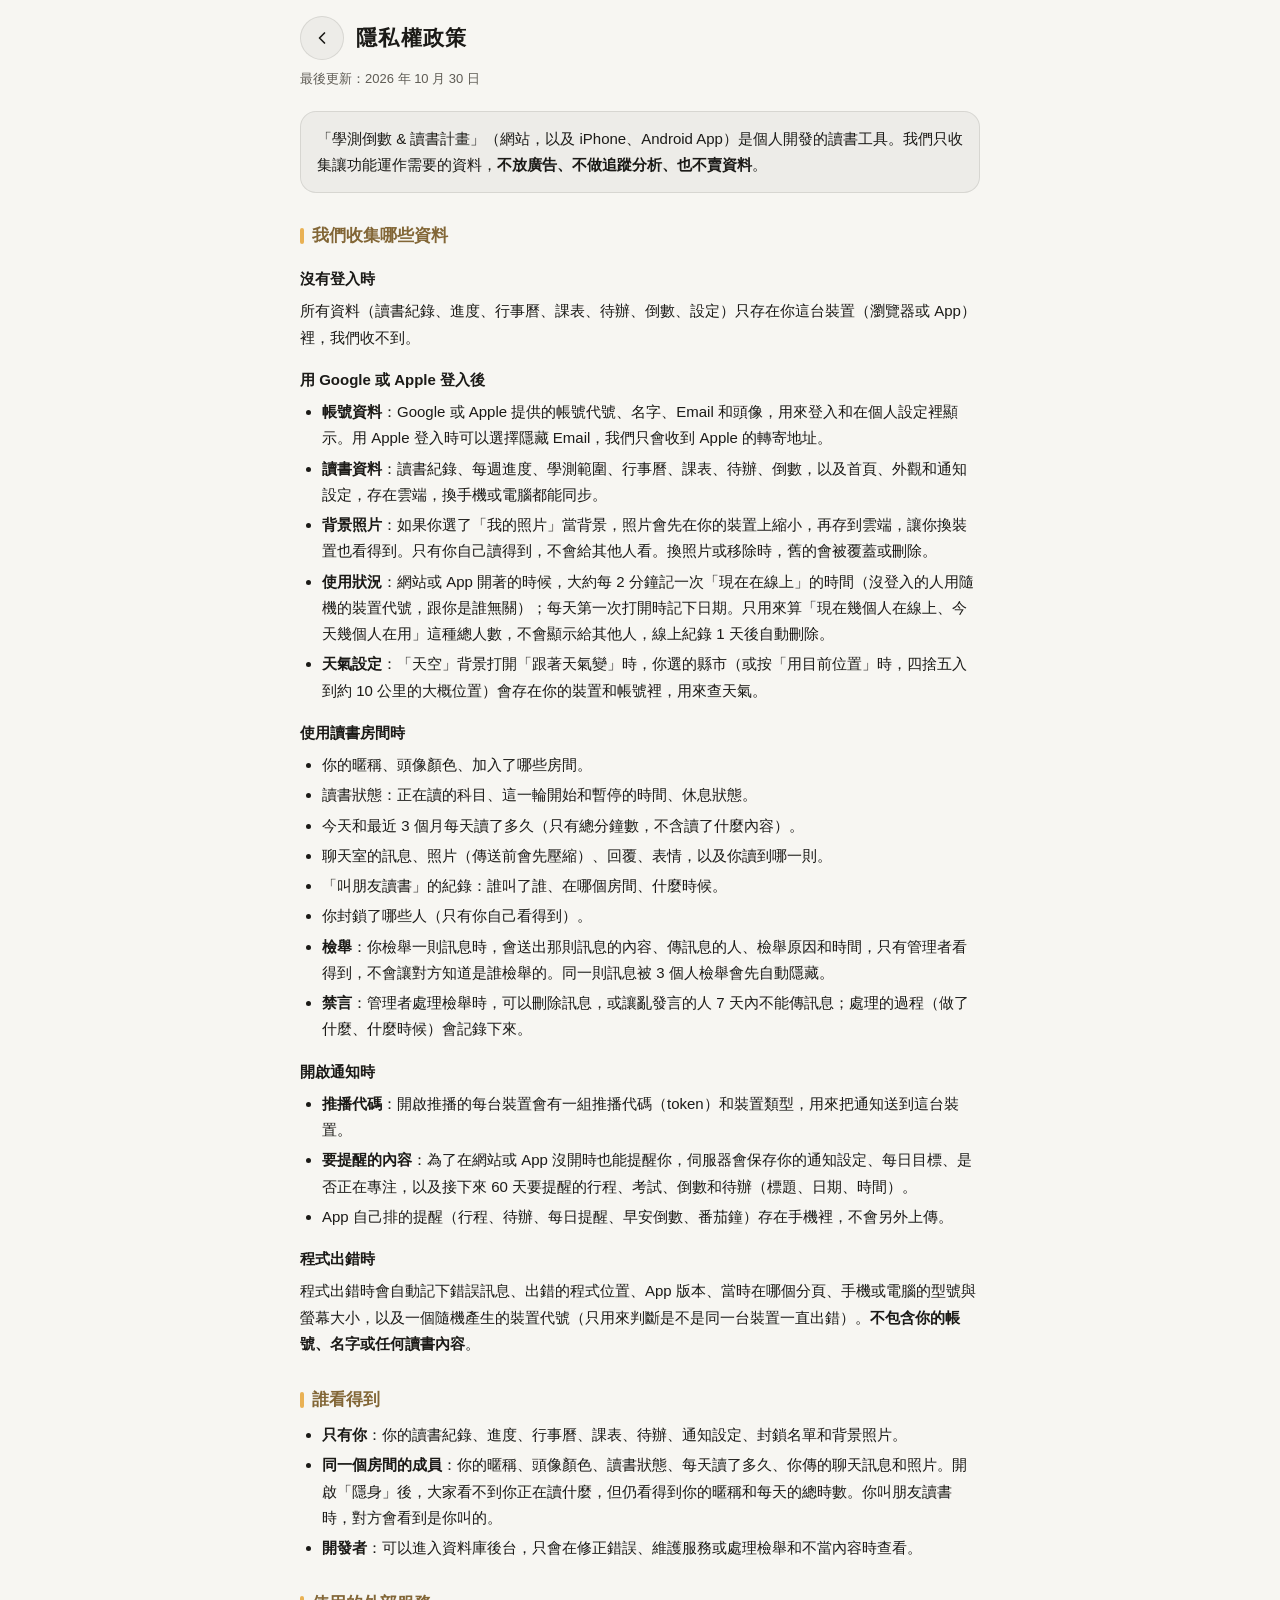
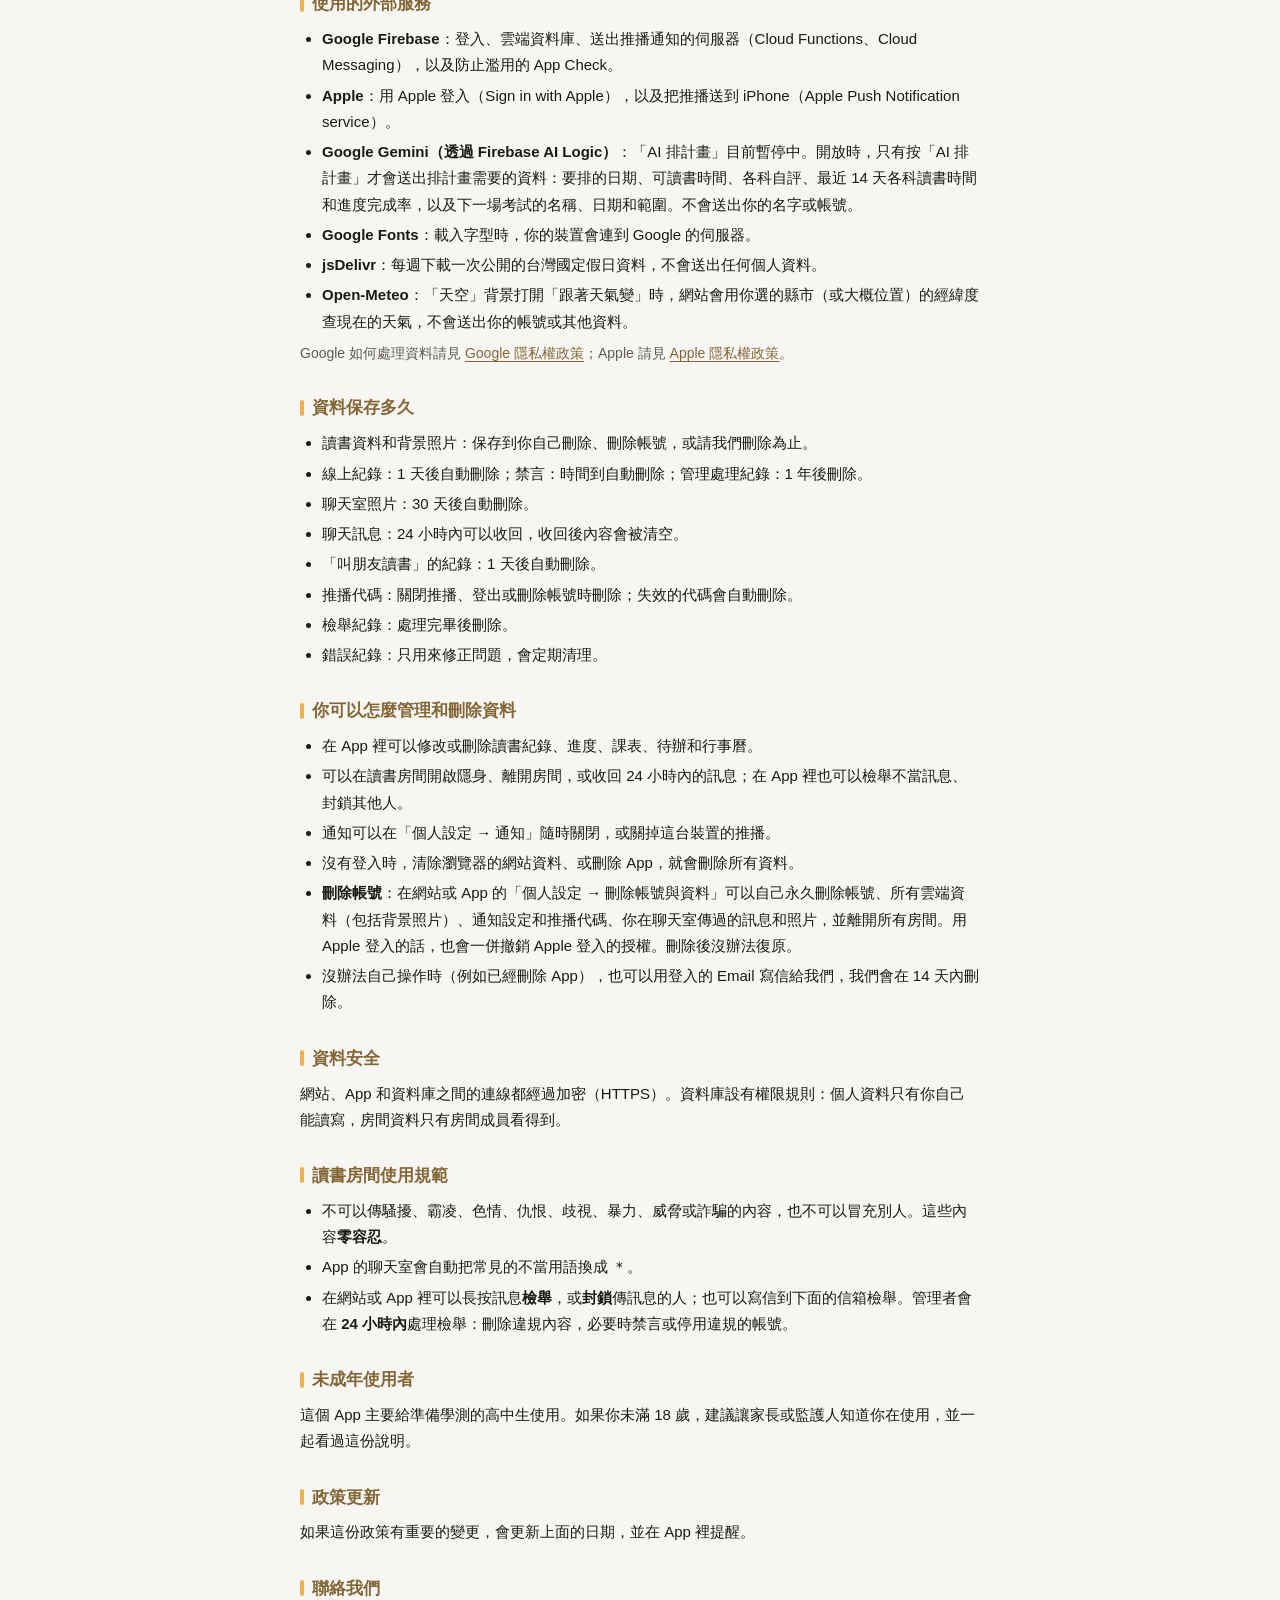
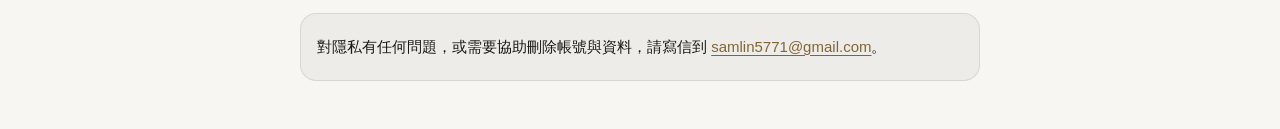
==== commit 713c0d2b: "Add files via upload" ====
--- a/privacy.html
+++ b/privacy.html
@@ -83,6 +83,8 @@
         <li><b>帳號資料</b>：Google 或 Apple 提供的帳號代號、名字、Email 和頭像，用來登入和在個人設定裡顯示。用 Apple 登入時可以選擇隱藏 Email，我們只會收到 Apple 的轉寄地址。</li>
         <li><b>讀書資料</b>：讀書紀錄、每週進度、學測範圍、行事曆、課表、待辦、倒數，以及首頁、外觀和通知設定，存在雲端，換手機或電腦都能同步。</li>
         <li><b>背景照片</b>：如果你選了「我的照片」當背景，照片會先在你的裝置上縮小，再存到雲端，讓你換裝置也看得到。只有你自己讀得到，不會給其他人看。換照片或移除時，舊的會被覆蓋或刪除。</li>
+        <li><b>使用狀況</b>：網站或 App 開著的時候，大約每 2 分鐘記一次「現在在線上」的時間（沒登入的人用隨機的裝置代號，跟你是誰無關）；每天第一次打開時記下日期。只用來算「現在幾個人在線上、今天幾個人在用」這種總人數，不會顯示給其他人，線上紀錄 1 天後自動刪除。</li>
+        <li><b>天氣設定</b>：「天空」背景打開「跟著天氣變」時，你選的縣市（或按「用目前位置」時，四捨五入到約 10 公里的大概位置）會存在你的裝置和帳號裡，用來查天氣。</li>
     </ul>
     <h3>使用讀書房間時</h3>
     <ul>
@@ -92,7 +94,8 @@
         <li>聊天室的訊息、照片（傳送前會先壓縮）、回覆、表情，以及你讀到哪一則。</li>
         <li>「叫朋友讀書」的紀錄：誰叫了誰、在哪個房間、什麼時候。</li>
         <li>你封鎖了哪些人（只有你自己看得到）。</li>
-        <li><b>檢舉</b>：你檢舉一則訊息時，會送出那則訊息的內容、傳訊息的人、檢舉原因和時間，只有開發者看得到，不會讓對方知道是誰檢舉的。</li>
+        <li><b>檢舉</b>：你檢舉一則訊息時，會送出那則訊息的內容、傳訊息的人、檢舉原因和時間，只有管理者看得到，不會讓對方知道是誰檢舉的。同一則訊息被 3 個人檢舉會先自動隱藏。</li>
+        <li><b>禁言</b>：管理者處理檢舉時，可以刪除訊息，或讓亂發言的人 7 天內不能傳訊息；處理的過程（做了什麼、什麼時候）會記錄下來。</li>
     </ul>
     <h3>開啟通知時</h3>
     <ul>
@@ -115,11 +118,13 @@
         <li><b>Google Gemini（透過 Firebase AI Logic）</b>：「AI 排計畫」目前暫停中。開放時，只有按「AI 排計畫」才會送出排計畫需要的資料：要排的日期、可讀書時間、各科自評、最近 14 天各科讀書時間和進度完成率，以及下一場考試的名稱、日期和範圍。不會送出你的名字或帳號。</li>
         <li><b>Google Fonts</b>：載入字型時，你的裝置會連到 Google 的伺服器。</li>
         <li><b>jsDelivr</b>：每週下載一次公開的台灣國定假日資料，不會送出任何個人資料。</li>
+        <li><b>Open-Meteo</b>：「天空」背景打開「跟著天氣變」時，網站會用你選的縣市（或大概位置）的經緯度查現在的天氣，不會送出你的帳號或其他資料。</li>
     </ul>
     <p class="muted">Google 如何處理資料請見 <a href="https://policies.google.com/privacy" target="_blank" rel="noopener">Google 隱私權政策</a>；Apple 請見 <a href="https://www.apple.com/tw/legal/privacy/" target="_blank" rel="noopener">Apple 隱私權政策</a>。</p>
     <h2>資料保存多久</h2>
     <ul>
         <li>讀書資料和背景照片：保存到你自己刪除、刪除帳號，或請我們刪除為止。</li>
+        <li>線上紀錄：1 天後自動刪除；禁言：時間到自動刪除；管理處理紀錄：1 年後刪除。</li>
         <li>聊天室照片：30 天後自動刪除。</li>
         <li>聊天訊息：24 小時內可以收回，收回後內容會被清空。</li>
         <li>「叫朋友讀書」的紀錄：1 天後自動刪除。</li>
@@ -142,7 +147,7 @@
     <ul>
         <li>不可以傳騷擾、霸凌、色情、仇恨、歧視、暴力、威脅或詐騙的內容，也不可以冒充別人。這些內容<b>零容忍</b>。</li>
         <li>App 的聊天室會自動把常見的不當用語換成 ＊。</li>
-        <li>在 App 裡可以長按訊息<b>檢舉</b>，或<b>封鎖</b>傳訊息的人；也可以寫信到下面的信箱檢舉。開發者會在 <b>24 小時內</b>處理檢舉：刪除違規內容，必要時停用違規的帳號。</li>
+        <li>在網站或 App 裡可以長按訊息<b>檢舉</b>，或<b>封鎖</b>傳訊息的人；也可以寫信到下面的信箱檢舉。管理者會在 <b>24 小時內</b>處理檢舉：刪除違規內容，必要時禁言或停用違規的帳號。</li>
     </ul>
     <h2>未成年使用者</h2>
     <p>這個 App 主要給準備學測的高中生使用。如果你未滿 18 歲，建議讓家長或監護人知道你在使用，並一起看過這份說明。</p>
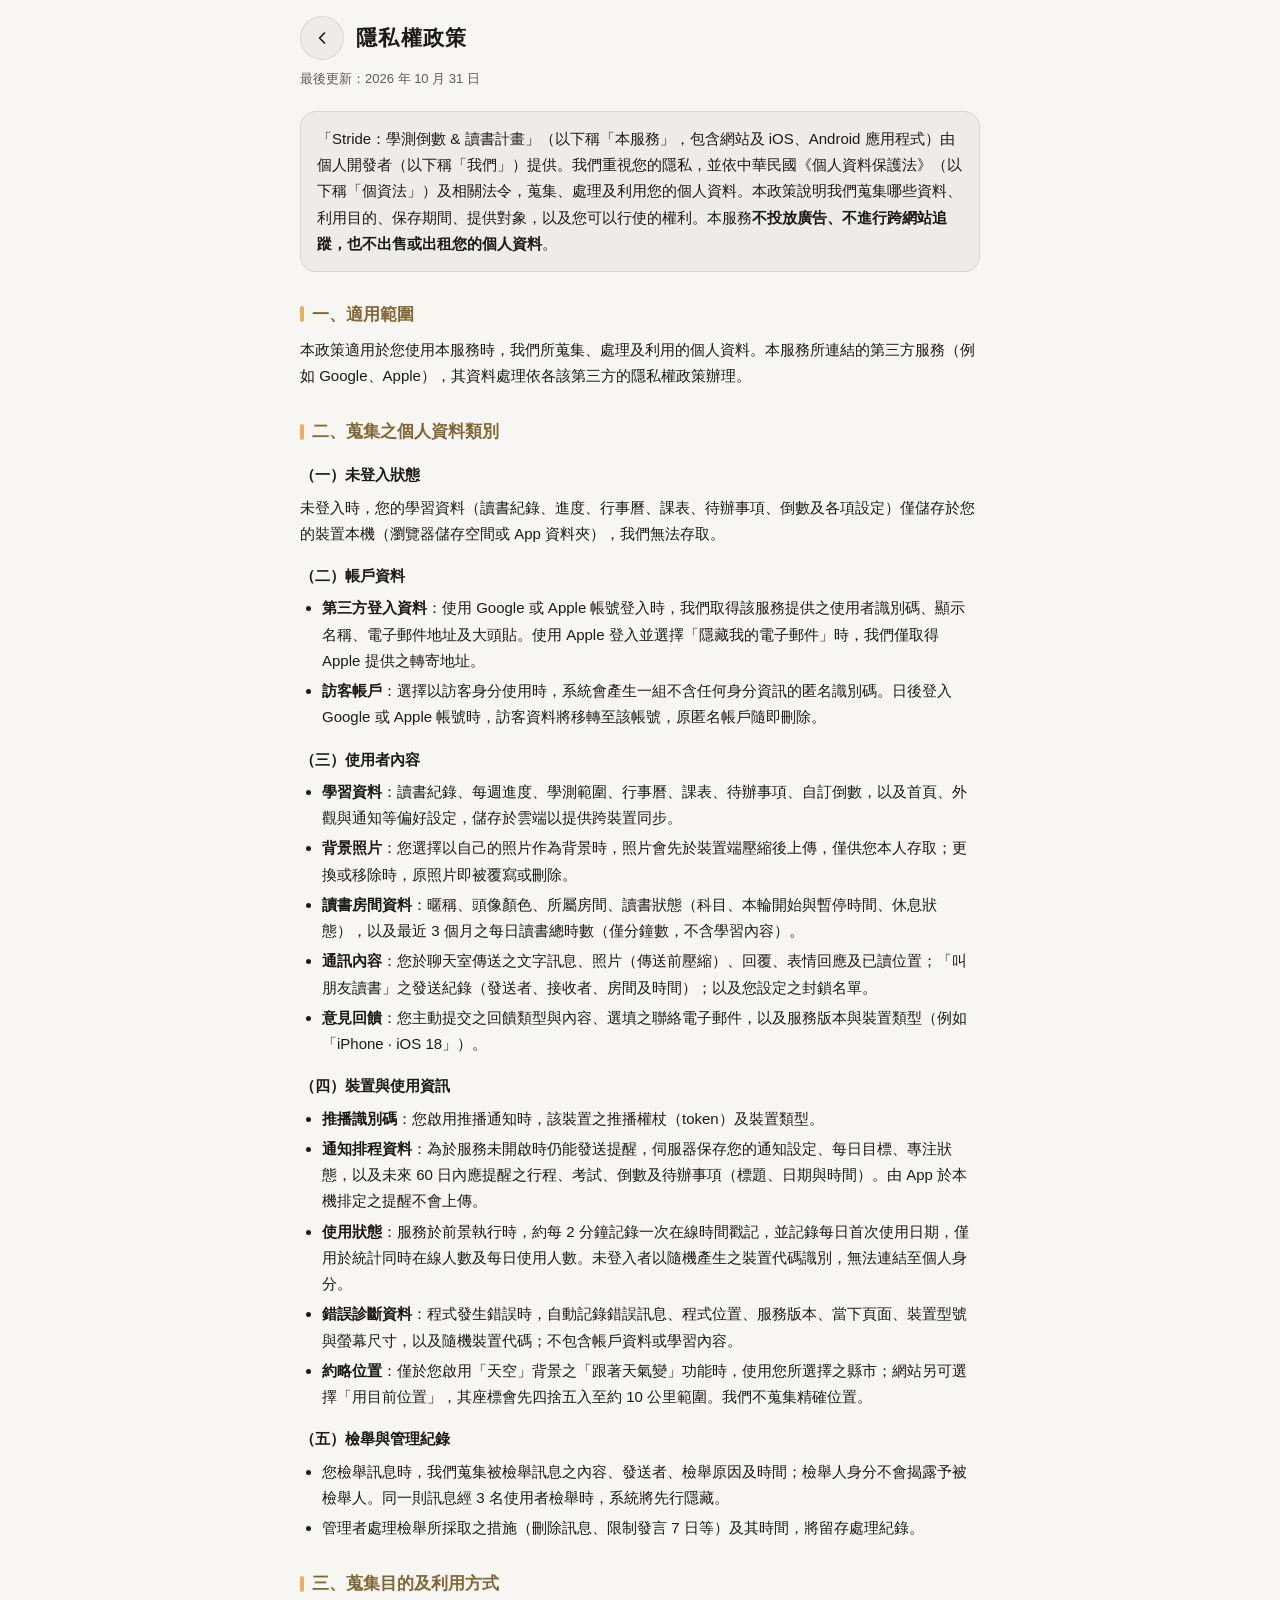
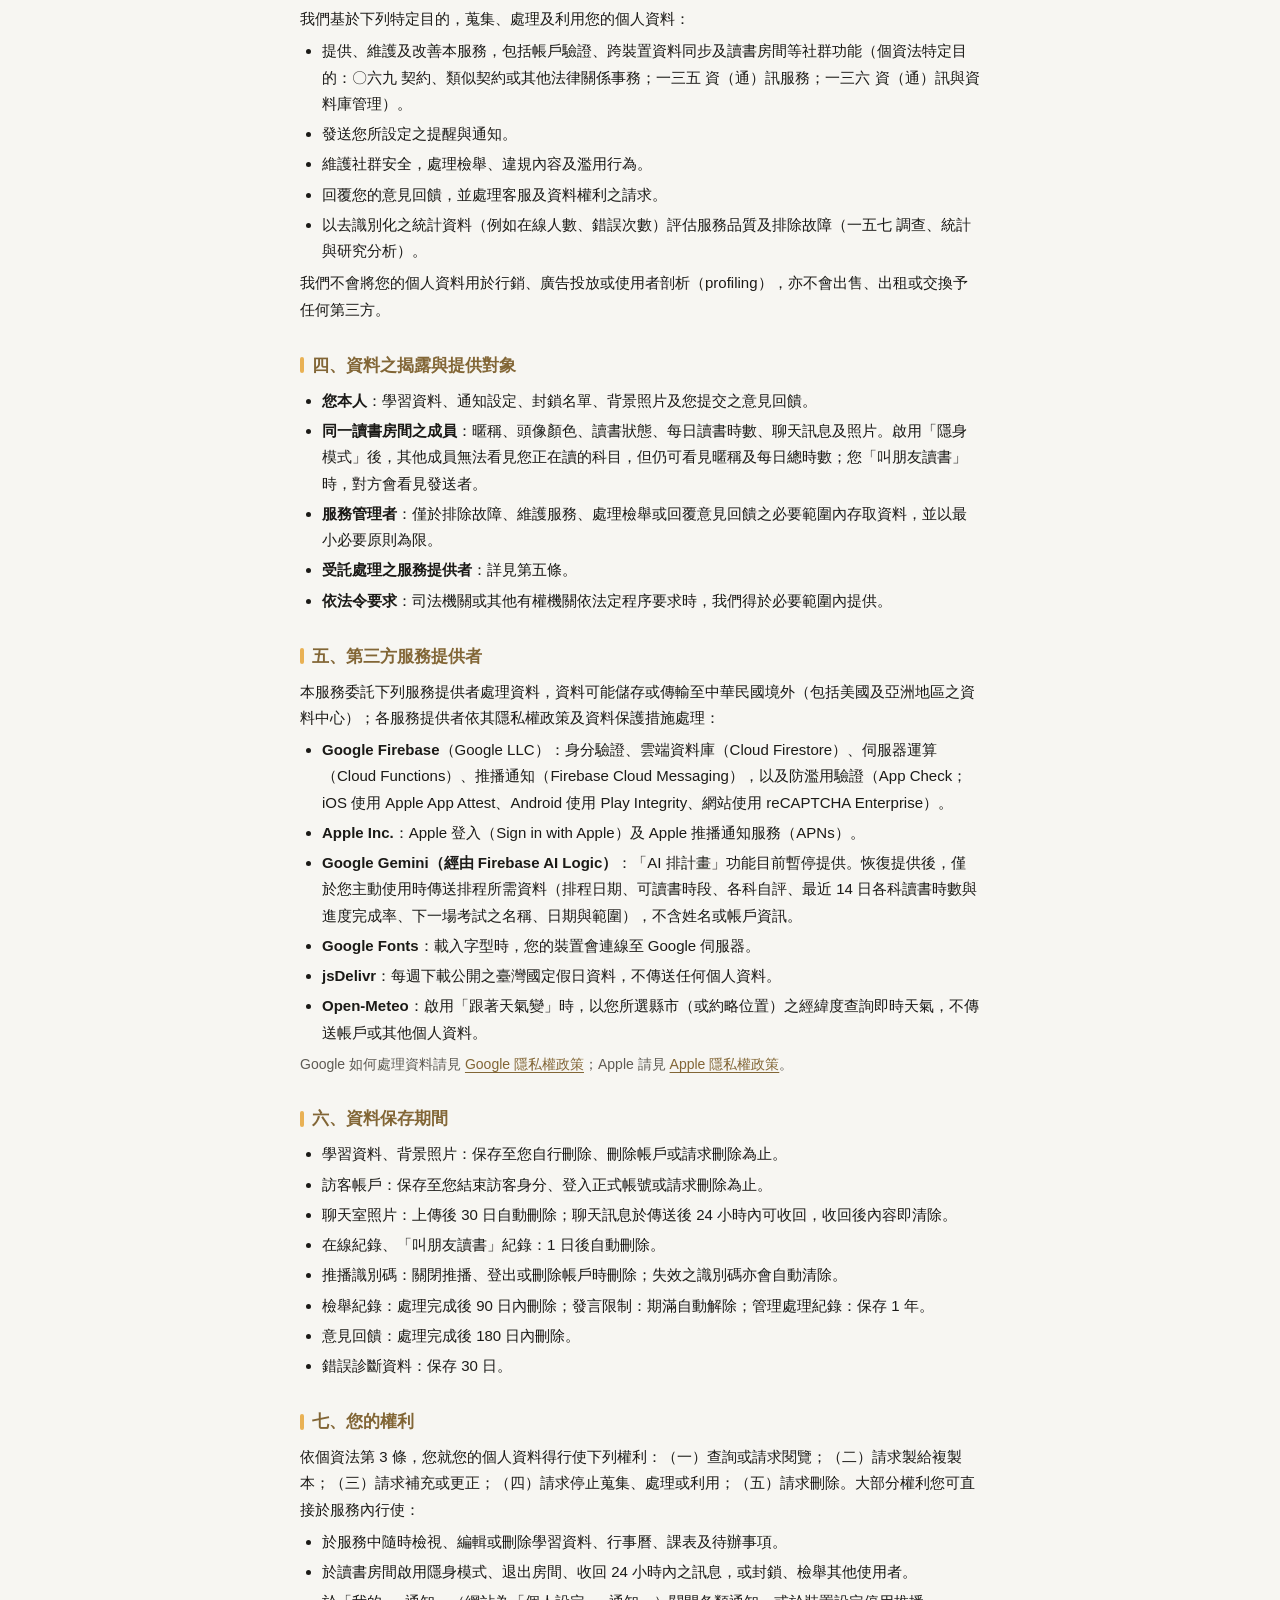
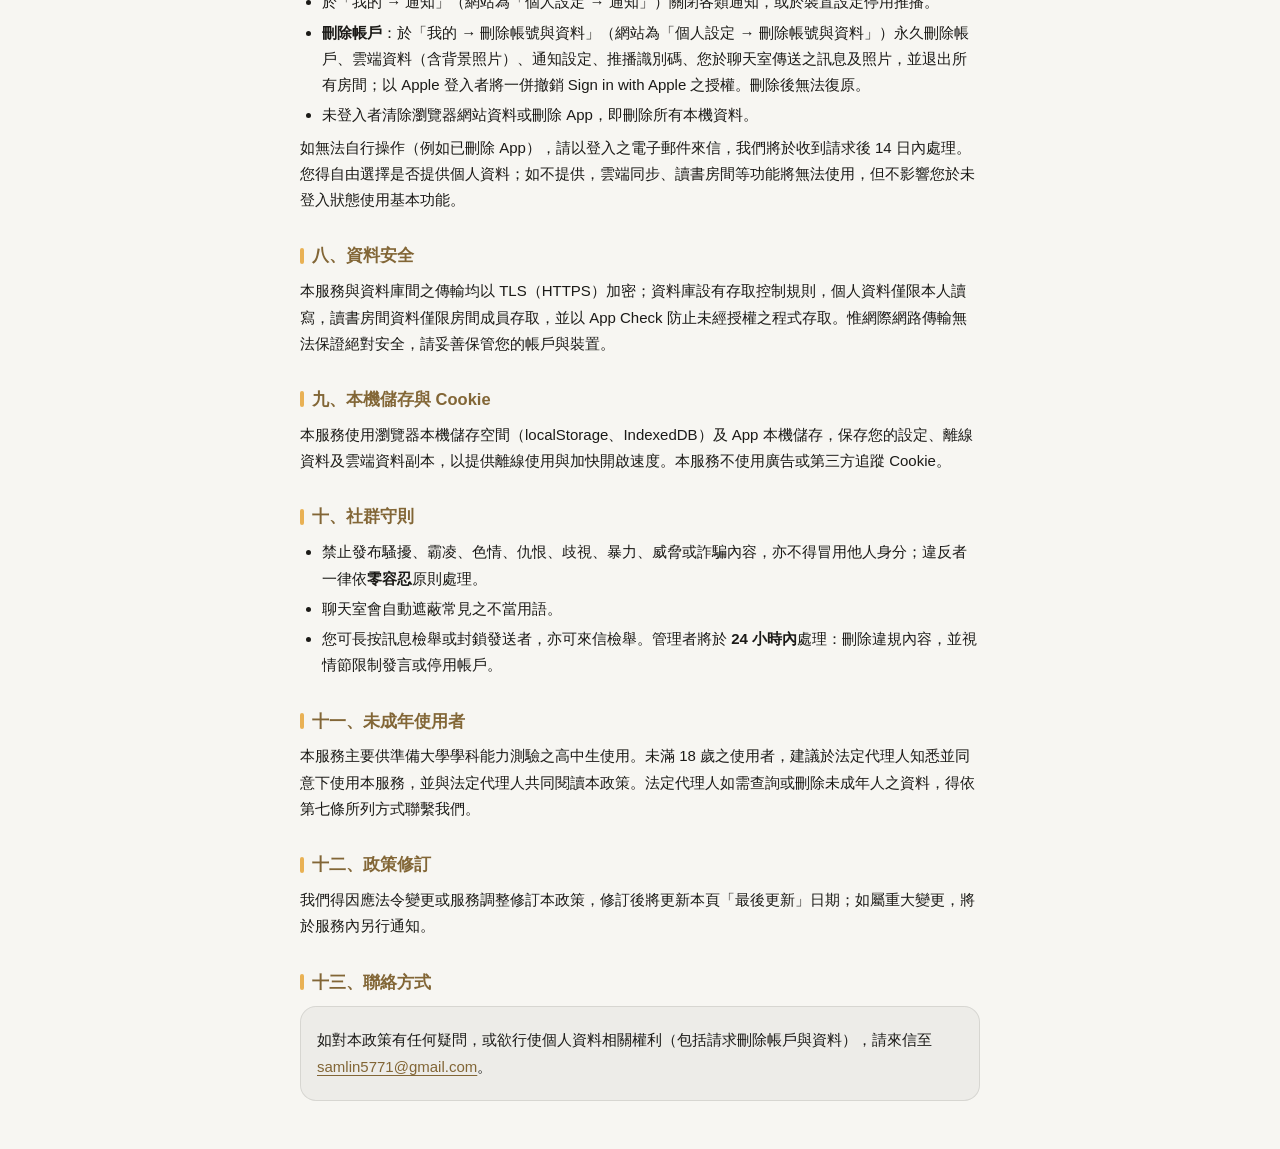
==== commit ba535bb4: "Add files via upload" ====
--- a/privacy.html
+++ b/privacy.html
@@ -3,8 +3,8 @@
 <head>
     <meta charset="UTF-8">
     <meta name="viewport" content="width=device-width, initial-scale=1.0, viewport-fit=cover">
-    <title>隱私權政策｜學測倒數 &amp; 讀書計畫</title>
-    <meta name="description" content="學測倒數 & 讀書計畫的隱私權政策：收集哪些資料、存在哪裡、誰看得到、怎麼刪除。">
+    <title>隱私權政策｜Stride</title>
+    <meta name="description" content="Stride（學測倒數 & 讀書計畫）的隱私權政策：蒐集之個人資料類別、利用目的、保存期間、提供對象及您的權利。">
     <meta name="theme-color" content="#050608">
     <link rel="icon" type="image/png" sizes="32x32" href="favicon-32.png">
     <link rel="apple-touch-icon" href="apple-touch-icon.png">
@@ -73,89 +73,106 @@
         <a class="back" href="./" id="backLink" aria-label="回到 App"><svg viewBox="0 0 24 24" fill="none" stroke="currentColor" stroke-width="2" stroke-linecap="round" stroke-linejoin="round" aria-hidden="true"><path d="M15 6l-6 6 6 6"/></svg></a>
         <h1>隱私權政策</h1>
     </div>
-    <p class="date">最後更新：2026 年 10 月 30 日</p>
-    <p class="lead">「學測倒數 &amp; 讀書計畫」（網站，以及 iPhone、Android App）是個人開發的讀書工具。我們只收集讓功能運作需要的資料，<b>不放廣告、不做追蹤分析、也不賣資料</b>。</p>
-    <h2>我們收集哪些資料</h2>
-    <h3>沒有登入時</h3>
-    <p>所有資料（讀書紀錄、進度、行事曆、課表、待辦、倒數、設定）只存在你這台裝置（瀏覽器或 App）裡，我們收不到。</p>
-    <h3>用 Google 或 Apple 登入後</h3>
+    <p class="date">最後更新：2026 年 10 月 31 日</p>
+    <p class="lead">「Stride：學測倒數 &amp; 讀書計畫」（以下稱「本服務」，包含網站及 iOS、Android 應用程式）由個人開發者（以下稱「我們」）提供。我們重視您的隱私，並依中華民國《個人資料保護法》（以下稱「個資法」）及相關法令，蒐集、處理及利用您的個人資料。本政策說明我們蒐集哪些資料、利用目的、保存期間、提供對象，以及您可以行使的權利。本服務<b>不投放廣告、不進行跨網站追蹤，也不出售或出租您的個人資料</b>。</p>
+    <h2>一、適用範圍</h2>
+    <p>本政策適用於您使用本服務時，我們所蒐集、處理及利用的個人資料。本服務所連結的第三方服務（例如 Google、Apple），其資料處理依各該第三方的隱私權政策辦理。</p>
+    <h2>二、蒐集之個人資料類別</h2>
+    <h3>（一）未登入狀態</h3>
+    <p>未登入時，您的學習資料（讀書紀錄、進度、行事曆、課表、待辦事項、倒數及各項設定）僅儲存於您的裝置本機（瀏覽器儲存空間或 App 資料夾），我們無法存取。</p>
+    <h3>（二）帳戶資料</h3>
     <ul>
-        <li><b>帳號資料</b>：Google 或 Apple 提供的帳號代號、名字、Email 和頭像，用來登入和在個人設定裡顯示。用 Apple 登入時可以選擇隱藏 Email，我們只會收到 Apple 的轉寄地址。</li>
-        <li><b>讀書資料</b>：讀書紀錄、每週進度、學測範圍、行事曆、課表、待辦、倒數，以及首頁、外觀和通知設定，存在雲端，換手機或電腦都能同步。</li>
-        <li><b>背景照片</b>：如果你選了「我的照片」當背景，照片會先在你的裝置上縮小，再存到雲端，讓你換裝置也看得到。只有你自己讀得到，不會給其他人看。換照片或移除時，舊的會被覆蓋或刪除。</li>
-        <li><b>使用狀況</b>：網站或 App 開著的時候，大約每 2 分鐘記一次「現在在線上」的時間（沒登入的人用隨機的裝置代號，跟你是誰無關）；每天第一次打開時記下日期。只用來算「現在幾個人在線上、今天幾個人在用」這種總人數，不會顯示給其他人，線上紀錄 1 天後自動刪除。</li>
-        <li><b>天氣設定</b>：「天空」背景打開「跟著天氣變」時，你選的縣市（或按「用目前位置」時，四捨五入到約 10 公里的大概位置）會存在你的裝置和帳號裡，用來查天氣。</li>
+        <li><b>第三方登入資料</b>：使用 Google 或 Apple 帳號登入時，我們取得該服務提供之使用者識別碼、顯示名稱、電子郵件地址及大頭貼。使用 Apple 登入並選擇「隱藏我的電子郵件」時，我們僅取得 Apple 提供之轉寄地址。</li>
+        <li><b>訪客帳戶</b>：選擇以訪客身分使用時，系統會產生一組不含任何身分資訊的匿名識別碼。日後登入 Google 或 Apple 帳號時，訪客資料將移轉至該帳號，原匿名帳戶隨即刪除。</li>
     </ul>
-    <h3>使用讀書房間時</h3>
+    <h3>（三）使用者內容</h3>
     <ul>
-        <li>你的暱稱、頭像顏色、加入了哪些房間。</li>
-        <li>讀書狀態：正在讀的科目、這一輪開始和暫停的時間、休息狀態。</li>
-        <li>今天和最近 3 個月每天讀了多久（只有總分鐘數，不含讀了什麼內容）。</li>
-        <li>聊天室的訊息、照片（傳送前會先壓縮）、回覆、表情，以及你讀到哪一則。</li>
-        <li>「叫朋友讀書」的紀錄：誰叫了誰、在哪個房間、什麼時候。</li>
-        <li>你封鎖了哪些人（只有你自己看得到）。</li>
-        <li><b>檢舉</b>：你檢舉一則訊息時，會送出那則訊息的內容、傳訊息的人、檢舉原因和時間，只有管理者看得到，不會讓對方知道是誰檢舉的。同一則訊息被 3 個人檢舉會先自動隱藏。</li>
-        <li><b>禁言</b>：管理者處理檢舉時，可以刪除訊息，或讓亂發言的人 7 天內不能傳訊息；處理的過程（做了什麼、什麼時候）會記錄下來。</li>
+        <li><b>學習資料</b>：讀書紀錄、每週進度、學測範圍、行事曆、課表、待辦事項、自訂倒數，以及首頁、外觀與通知等偏好設定，儲存於雲端以提供跨裝置同步。</li>
+        <li><b>背景照片</b>：您選擇以自己的照片作為背景時，照片會先於裝置端壓縮後上傳，僅供您本人存取；更換或移除時，原照片即被覆寫或刪除。</li>
+        <li><b>讀書房間資料</b>：暱稱、頭像顏色、所屬房間、讀書狀態（科目、本輪開始與暫停時間、休息狀態），以及最近 3 個月之每日讀書總時數（僅分鐘數，不含學習內容）。</li>
+        <li><b>通訊內容</b>：您於聊天室傳送之文字訊息、照片（傳送前壓縮）、回覆、表情回應及已讀位置；「叫朋友讀書」之發送紀錄（發送者、接收者、房間及時間）；以及您設定之封鎖名單。</li>
+        <li><b>意見回饋</b>：您主動提交之回饋類型與內容、選填之聯絡電子郵件，以及服務版本與裝置類型（例如「iPhone · iOS 18」）。</li>
     </ul>
-    <h3>開啟通知時</h3>
+    <h3>（四）裝置與使用資訊</h3>
     <ul>
-        <li><b>推播代碼</b>：開啟推播的每台裝置會有一組推播代碼（token）和裝置類型，用來把通知送到這台裝置。</li>
-        <li><b>要提醒的內容</b>：為了在網站或 App 沒開時也能提醒你，伺服器會保存你的通知設定、每日目標、是否正在專注，以及接下來 60 天要提醒的行程、考試、倒數和待辦（標題、日期、時間）。</li>
-        <li>App 自己排的提醒（行程、待辦、每日提醒、早安倒數、番茄鐘）存在手機裡，不會另外上傳。</li>
+        <li><b>推播識別碼</b>：您啟用推播通知時，該裝置之推播權杖（token）及裝置類型。</li>
+        <li><b>通知排程資料</b>：為於服務未開啟時仍能發送提醒，伺服器保存您的通知設定、每日目標、專注狀態，以及未來 60 日內應提醒之行程、考試、倒數及待辦事項（標題、日期與時間）。由 App 於本機排定之提醒不會上傳。</li>
+        <li><b>使用狀態</b>：服務於前景執行時，約每 2 分鐘記錄一次在線時間戳記，並記錄每日首次使用日期，僅用於統計同時在線人數及每日使用人數。未登入者以隨機產生之裝置代碼識別，無法連結至個人身分。</li>
+        <li><b>錯誤診斷資料</b>：程式發生錯誤時，自動記錄錯誤訊息、程式位置、服務版本、當下頁面、裝置型號與螢幕尺寸，以及隨機裝置代碼；不包含帳戶資料或學習內容。</li>
+        <li><b>約略位置</b>：僅於您啟用「天空」背景之「跟著天氣變」功能時，使用您所選擇之縣市；網站另可選擇「用目前位置」，其座標會先四捨五入至約 10 公里範圍。我們不蒐集精確位置。</li>
     </ul>
-    <h3>程式出錯時</h3>
-    <p>程式出錯時會自動記下錯誤訊息、出錯的程式位置、App 版本、當時在哪個分頁、手機或電腦的型號與螢幕大小，以及一個隨機產生的裝置代號（只用來判斷是不是同一台裝置一直出錯）。<b>不包含你的帳號、名字或任何讀書內容</b>。</p>
-    <h2>誰看得到</h2>
+    <h3>（五）檢舉與管理紀錄</h3>
     <ul>
-        <li><b>只有你</b>：你的讀書紀錄、進度、行事曆、課表、待辦、通知設定、封鎖名單和背景照片。</li>
-        <li><b>同一個房間的成員</b>：你的暱稱、頭像顏色、讀書狀態、每天讀了多久、你傳的聊天訊息和照片。開啟「隱身」後，大家看不到你正在讀什麼，但仍看得到你的暱稱和每天的總時數。你叫朋友讀書時，對方會看到是你叫的。</li>
-        <li><b>開發者</b>：可以進入資料庫後台，只會在修正錯誤、維護服務或處理檢舉和不當內容時查看。</li>
+        <li>您檢舉訊息時，我們蒐集被檢舉訊息之內容、發送者、檢舉原因及時間；檢舉人身分不會揭露予被檢舉人。同一則訊息經 3 名使用者檢舉時，系統將先行隱藏。</li>
+        <li>管理者處理檢舉所採取之措施（刪除訊息、限制發言 7 日等）及其時間，將留存處理紀錄。</li>
     </ul>
-    <h2>使用的外部服務</h2>
+    <h2>三、蒐集目的及利用方式</h2>
+    <p>我們基於下列特定目的，蒐集、處理及利用您的個人資料：</p>
     <ul>
-        <li><b>Google Firebase</b>：登入、雲端資料庫、送出推播通知的伺服器（Cloud Functions、Cloud Messaging），以及防止濫用的 App Check。</li>
-        <li><b>Apple</b>：用 Apple 登入（Sign in with Apple），以及把推播送到 iPhone（Apple Push Notification service）。</li>
-        <li><b>Google Gemini（透過 Firebase AI Logic）</b>：「AI 排計畫」目前暫停中。開放時，只有按「AI 排計畫」才會送出排計畫需要的資料：要排的日期、可讀書時間、各科自評、最近 14 天各科讀書時間和進度完成率，以及下一場考試的名稱、日期和範圍。不會送出你的名字或帳號。</li>
-        <li><b>Google Fonts</b>：載入字型時，你的裝置會連到 Google 的伺服器。</li>
-        <li><b>jsDelivr</b>：每週下載一次公開的台灣國定假日資料，不會送出任何個人資料。</li>
-        <li><b>Open-Meteo</b>：「天空」背景打開「跟著天氣變」時，網站會用你選的縣市（或大概位置）的經緯度查現在的天氣，不會送出你的帳號或其他資料。</li>
+        <li>提供、維護及改善本服務，包括帳戶驗證、跨裝置資料同步及讀書房間等社群功能（個資法特定目的：〇六九 契約、類似契約或其他法律關係事務；一三五 資（通）訊服務；一三六 資（通）訊與資料庫管理）。</li>
+        <li>發送您所設定之提醒與通知。</li>
+        <li>維護社群安全，處理檢舉、違規內容及濫用行為。</li>
+        <li>回覆您的意見回饋，並處理客服及資料權利之請求。</li>
+        <li>以去識別化之統計資料（例如在線人數、錯誤次數）評估服務品質及排除故障（一五七 調查、統計與研究分析）。</li>
+    </ul>
+    <p>我們不會將您的個人資料用於行銷、廣告投放或使用者剖析（profiling），亦不會出售、出租或交換予任何第三方。</p>
+    <h2>四、資料之揭露與提供對象</h2>
+    <ul>
+        <li><b>您本人</b>：學習資料、通知設定、封鎖名單、背景照片及您提交之意見回饋。</li>
+        <li><b>同一讀書房間之成員</b>：暱稱、頭像顏色、讀書狀態、每日讀書時數、聊天訊息及照片。啟用「隱身模式」後，其他成員無法看見您正在讀的科目，但仍可看見暱稱及每日總時數；您「叫朋友讀書」時，對方會看見發送者。</li>
+        <li><b>服務管理者</b>：僅於排除故障、維護服務、處理檢舉或回覆意見回饋之必要範圍內存取資料，並以最小必要原則為限。</li>
+        <li><b>受託處理之服務提供者</b>：詳見第五條。</li>
+        <li><b>依法令要求</b>：司法機關或其他有權機關依法定程序要求時，我們得於必要範圍內提供。</li>
+    </ul>
+    <h2>五、第三方服務提供者</h2>
+    <p>本服務委託下列服務提供者處理資料，資料可能儲存或傳輸至中華民國境外（包括美國及亞洲地區之資料中心）；各服務提供者依其隱私權政策及資料保護措施處理：</p>
+    <ul>
+        <li><b>Google Firebase</b>（Google LLC）：身分驗證、雲端資料庫（Cloud Firestore）、伺服器運算（Cloud Functions）、推播通知（Firebase Cloud Messaging），以及防濫用驗證（App Check；iOS 使用 Apple App Attest、Android 使用 Play Integrity、網站使用 reCAPTCHA Enterprise）。</li>
+        <li><b>Apple Inc.</b>：Apple 登入（Sign in with Apple）及 Apple 推播通知服務（APNs）。</li>
+        <li><b>Google Gemini（經由 Firebase AI Logic）</b>：「AI 排計畫」功能目前暫停提供。恢復提供後，僅於您主動使用時傳送排程所需資料（排程日期、可讀書時段、各科自評、最近 14 日各科讀書時數與進度完成率、下一場考試之名稱、日期與範圍），不含姓名或帳戶資訊。</li>
+        <li><b>Google Fonts</b>：載入字型時，您的裝置會連線至 Google 伺服器。</li>
+        <li><b>jsDelivr</b>：每週下載公開之臺灣國定假日資料，不傳送任何個人資料。</li>
+        <li><b>Open-Meteo</b>：啟用「跟著天氣變」時，以您所選縣市（或約略位置）之經緯度查詢即時天氣，不傳送帳戶或其他個人資料。</li>
     </ul>
     <p class="muted">Google 如何處理資料請見 <a href="https://policies.google.com/privacy" target="_blank" rel="noopener">Google 隱私權政策</a>；Apple 請見 <a href="https://www.apple.com/tw/legal/privacy/" target="_blank" rel="noopener">Apple 隱私權政策</a>。</p>
-    <h2>資料保存多久</h2>
+    <h2>六、資料保存期間</h2>
     <ul>
-        <li>讀書資料和背景照片：保存到你自己刪除、刪除帳號，或請我們刪除為止。</li>
-        <li>線上紀錄：1 天後自動刪除；禁言：時間到自動刪除；管理處理紀錄：1 年後刪除。</li>
-        <li>聊天室照片：30 天後自動刪除。</li>
-        <li>聊天訊息：24 小時內可以收回，收回後內容會被清空。</li>
-        <li>「叫朋友讀書」的紀錄：1 天後自動刪除。</li>
-        <li>推播代碼：關閉推播、登出或刪除帳號時刪除；失效的代碼會自動刪除。</li>
-        <li>檢舉紀錄：處理完畢後刪除。</li>
-        <li>錯誤紀錄：只用來修正問題，會定期清理。</li>
+        <li>學習資料、背景照片：保存至您自行刪除、刪除帳戶或請求刪除為止。</li>
+        <li>訪客帳戶：保存至您結束訪客身分、登入正式帳號或請求刪除為止。</li>
+        <li>聊天室照片：上傳後 30 日自動刪除；聊天訊息於傳送後 24 小時內可收回，收回後內容即清除。</li>
+        <li>在線紀錄、「叫朋友讀書」紀錄：1 日後自動刪除。</li>
+        <li>推播識別碼：關閉推播、登出或刪除帳戶時刪除；失效之識別碼亦會自動清除。</li>
+        <li>檢舉紀錄：處理完成後 90 日內刪除；發言限制：期滿自動解除；管理處理紀錄：保存 1 年。</li>
+        <li>意見回饋：處理完成後 180 日內刪除。</li>
+        <li>錯誤診斷資料：保存 30 日。</li>
     </ul>
-    <h2 id="delete">你可以怎麼管理和刪除資料</h2>
+    <h2 id="delete">七、您的權利</h2>
+    <p>依個資法第 3 條，您就您的個人資料得行使下列權利：（一）查詢或請求閱覽；（二）請求製給複製本；（三）請求補充或更正；（四）請求停止蒐集、處理或利用；（五）請求刪除。大部分權利您可直接於服務內行使：</p>
     <ul>
-        <li>在 App 裡可以修改或刪除讀書紀錄、進度、課表、待辦和行事曆。</li>
-        <li>可以在讀書房間開啟隱身、離開房間，或收回 24 小時內的訊息；在 App 裡也可以檢舉不當訊息、封鎖其他人。</li>
-        <li>通知可以在「個人設定 → 通知」隨時關閉，或關掉這台裝置的推播。</li>
-        <li>沒有登入時，清除瀏覽器的網站資料、或刪除 App，就會刪除所有資料。</li>
-        <li><b>刪除帳號</b>：在網站或 App 的「個人設定 → 刪除帳號與資料」可以自己永久刪除帳號、所有雲端資料（包括背景照片）、通知設定和推播代碼、你在聊天室傳過的訊息和照片，並離開所有房間。用 Apple 登入的話，也會一併撤銷 Apple 登入的授權。刪除後沒辦法復原。</li>
-        <li>沒辦法自己操作時（例如已經刪除 App），也可以用登入的 Email 寫信給我們，我們會在 14 天內刪除。</li>
+        <li>於服務中隨時檢視、編輯或刪除學習資料、行事曆、課表及待辦事項。</li>
+        <li>於讀書房間啟用隱身模式、退出房間、收回 24 小時內之訊息，或封鎖、檢舉其他使用者。</li>
+        <li>於「我的 → 通知」（網站為「個人設定 → 通知」）關閉各類通知，或於裝置設定停用推播。</li>
+        <li><b>刪除帳戶</b>：於「我的 → 刪除帳號與資料」（網站為「個人設定 → 刪除帳號與資料」）永久刪除帳戶、雲端資料（含背景照片）、通知設定、推播識別碼、您於聊天室傳送之訊息及照片，並退出所有房間；以 Apple 登入者將一併撤銷 Sign in with Apple 之授權。刪除後無法復原。</li>
+        <li>未登入者清除瀏覽器網站資料或刪除 App，即刪除所有本機資料。</li>
     </ul>
-    <h2>資料安全</h2>
-    <p>網站、App 和資料庫之間的連線都經過加密（HTTPS）。資料庫設有權限規則：個人資料只有你自己能讀寫，房間資料只有房間成員看得到。</p>
-    <h2 id="terms">讀書房間使用規範</h2>
+    <p>如無法自行操作（例如已刪除 App），請以登入之電子郵件來信，我們將於收到請求後 14 日內處理。您得自由選擇是否提供個人資料；如不提供，雲端同步、讀書房間等功能將無法使用，但不影響您於未登入狀態使用基本功能。</p>
+    <h2>八、資料安全</h2>
+    <p>本服務與資料庫間之傳輸均以 TLS（HTTPS）加密；資料庫設有存取控制規則，個人資料僅限本人讀寫，讀書房間資料僅限房間成員存取，並以 App Check 防止未經授權之程式存取。惟網際網路傳輸無法保證絕對安全，請妥善保管您的帳戶與裝置。</p>
+    <h2>九、本機儲存與 Cookie</h2>
+    <p>本服務使用瀏覽器本機儲存空間（localStorage、IndexedDB）及 App 本機儲存，保存您的設定、離線資料及雲端資料副本，以提供離線使用與加快開啟速度。本服務不使用廣告或第三方追蹤 Cookie。</p>
+    <h2 id="terms">十、社群守則</h2>
     <ul>
-        <li>不可以傳騷擾、霸凌、色情、仇恨、歧視、暴力、威脅或詐騙的內容，也不可以冒充別人。這些內容<b>零容忍</b>。</li>
-        <li>App 的聊天室會自動把常見的不當用語換成 ＊。</li>
-        <li>在網站或 App 裡可以長按訊息<b>檢舉</b>，或<b>封鎖</b>傳訊息的人；也可以寫信到下面的信箱檢舉。管理者會在 <b>24 小時內</b>處理檢舉：刪除違規內容，必要時禁言或停用違規的帳號。</li>
+        <li>禁止發布騷擾、霸凌、色情、仇恨、歧視、暴力、威脅或詐騙內容，亦不得冒用他人身分；違反者一律依<b>零容忍</b>原則處理。</li>
+        <li>聊天室會自動遮蔽常見之不當用語。</li>
+        <li>您可長按訊息檢舉或封鎖發送者，亦可來信檢舉。管理者將於 <b>24 小時內</b>處理：刪除違規內容，並視情節限制發言或停用帳戶。</li>
     </ul>
-    <h2>未成年使用者</h2>
-    <p>這個 App 主要給準備學測的高中生使用。如果你未滿 18 歲，建議讓家長或監護人知道你在使用，並一起看過這份說明。</p>
-    <h2>政策更新</h2>
-    <p>如果這份政策有重要的變更，會更新上面的日期，並在 App 裡提醒。</p>
-    <h2>聯絡我們</h2>
+    <h2>十一、未成年使用者</h2>
+    <p>本服務主要供準備大學學科能力測驗之高中生使用。未滿 18 歲之使用者，建議於法定代理人知悉並同意下使用本服務，並與法定代理人共同閱讀本政策。法定代理人如需查詢或刪除未成年人之資料，得依第七條所列方式聯繫我們。</p>
+    <h2>十二、政策修訂</h2>
+    <p>我們得因應法令變更或服務調整修訂本政策，修訂後將更新本頁「最後更新」日期；如屬重大變更，將於服務內另行通知。</p>
+    <h2>十三、聯絡方式</h2>
     <div class="contact">
-        <p>對隱私有任何問題，或需要協助刪除帳號與資料，請寫信到 <a href="mailto:samlin5771@gmail.com">samlin5771@gmail.com</a>。</p>
+        <p>如對本政策有任何疑問，或欲行使個人資料相關權利（包括請求刪除帳戶與資料），請來信至 <a href="mailto:samlin5771@gmail.com">samlin5771@gmail.com</a>。</p>
     </div>
 </main>
 <script>
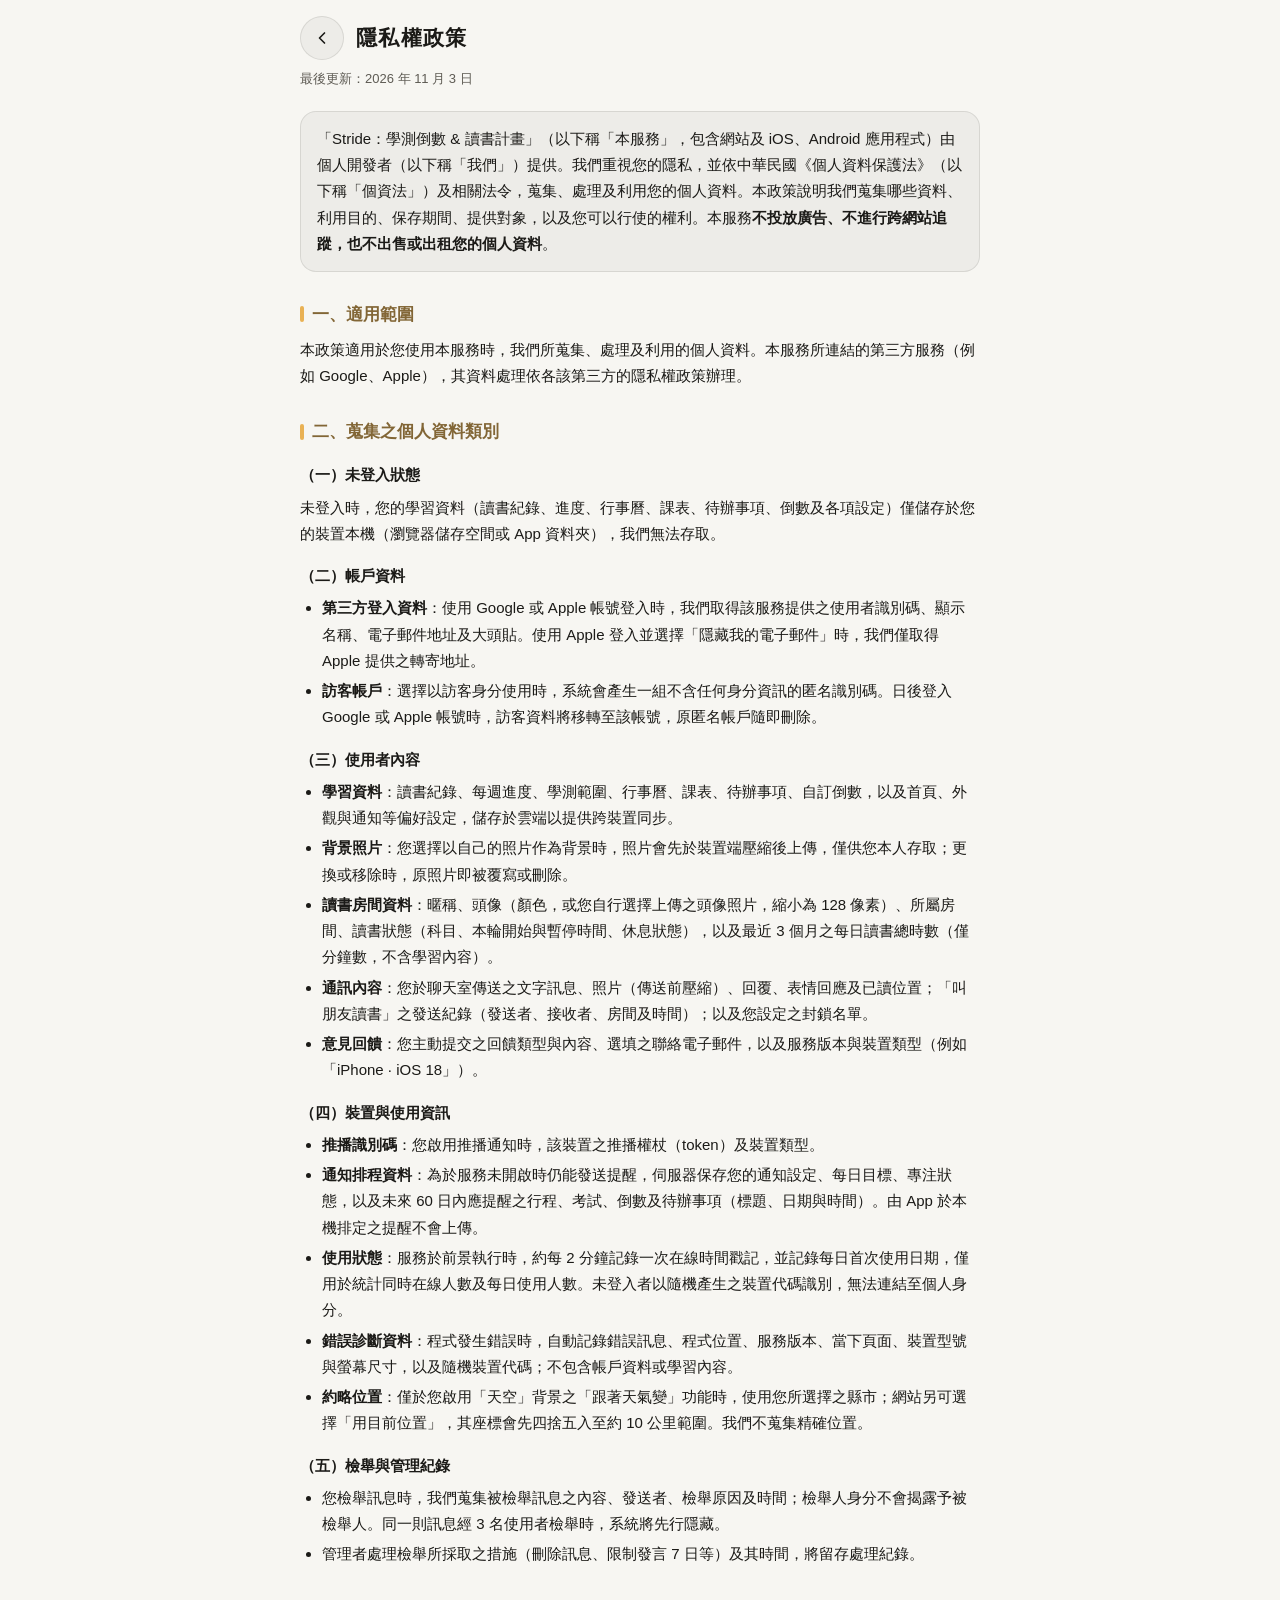
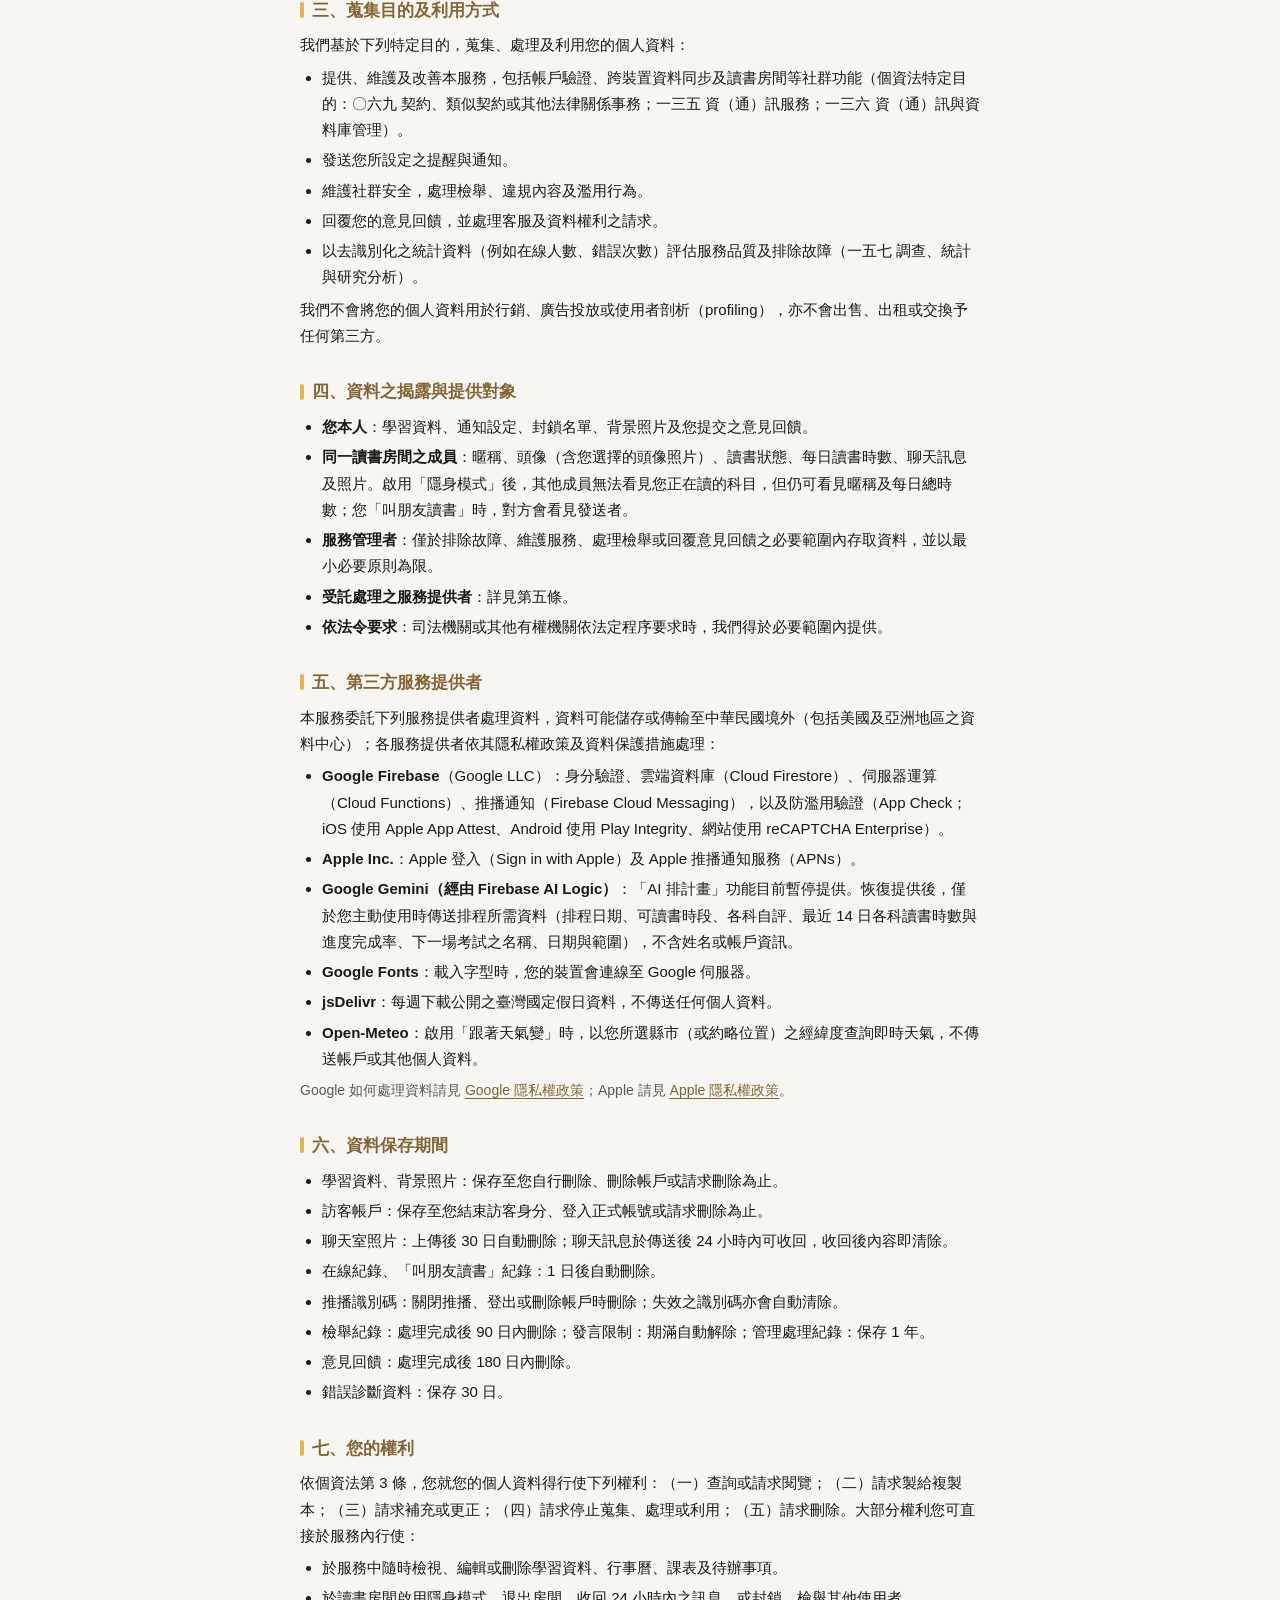
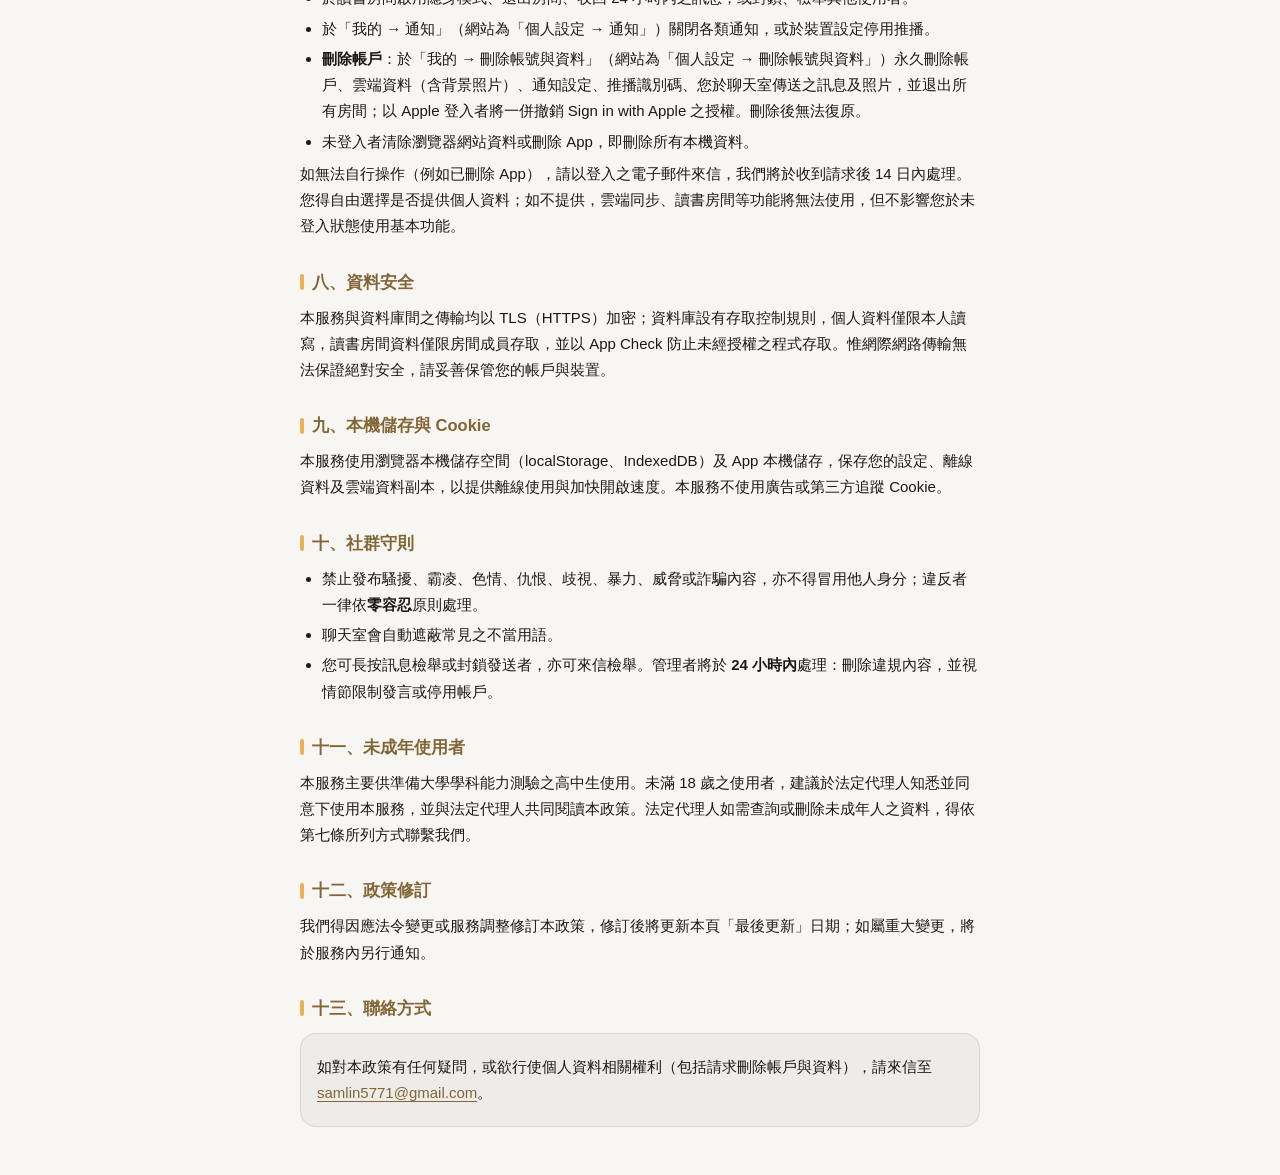
==== commit 2bd8e0fb: "Add files via upload" ====
--- a/privacy.html
+++ b/privacy.html
@@ -73,7 +73,7 @@
         <a class="back" href="./" id="backLink" aria-label="回到 App"><svg viewBox="0 0 24 24" fill="none" stroke="currentColor" stroke-width="2" stroke-linecap="round" stroke-linejoin="round" aria-hidden="true"><path d="M15 6l-6 6 6 6"/></svg></a>
         <h1>隱私權政策</h1>
     </div>
-    <p class="date">最後更新：2026 年 10 月 31 日</p>
+    <p class="date">最後更新：2026 年 11 月 3 日</p>
     <p class="lead">「Stride：學測倒數 &amp; 讀書計畫」（以下稱「本服務」，包含網站及 iOS、Android 應用程式）由個人開發者（以下稱「我們」）提供。我們重視您的隱私，並依中華民國《個人資料保護法》（以下稱「個資法」）及相關法令，蒐集、處理及利用您的個人資料。本政策說明我們蒐集哪些資料、利用目的、保存期間、提供對象，以及您可以行使的權利。本服務<b>不投放廣告、不進行跨網站追蹤，也不出售或出租您的個人資料</b>。</p>
     <h2>一、適用範圍</h2>
     <p>本政策適用於您使用本服務時，我們所蒐集、處理及利用的個人資料。本服務所連結的第三方服務（例如 Google、Apple），其資料處理依各該第三方的隱私權政策辦理。</p>
@@ -89,7 +89,7 @@
     <ul>
         <li><b>學習資料</b>：讀書紀錄、每週進度、學測範圍、行事曆、課表、待辦事項、自訂倒數，以及首頁、外觀與通知等偏好設定，儲存於雲端以提供跨裝置同步。</li>
         <li><b>背景照片</b>：您選擇以自己的照片作為背景時，照片會先於裝置端壓縮後上傳，僅供您本人存取；更換或移除時，原照片即被覆寫或刪除。</li>
-        <li><b>讀書房間資料</b>：暱稱、頭像顏色、所屬房間、讀書狀態（科目、本輪開始與暫停時間、休息狀態），以及最近 3 個月之每日讀書總時數（僅分鐘數，不含學習內容）。</li>
+        <li><b>讀書房間資料</b>：暱稱、頭像（顏色，或您自行選擇上傳之頭像照片，縮小為 128 像素）、所屬房間、讀書狀態（科目、本輪開始與暫停時間、休息狀態），以及最近 3 個月之每日讀書總時數（僅分鐘數，不含學習內容）。</li>
         <li><b>通訊內容</b>：您於聊天室傳送之文字訊息、照片（傳送前壓縮）、回覆、表情回應及已讀位置；「叫朋友讀書」之發送紀錄（發送者、接收者、房間及時間）；以及您設定之封鎖名單。</li>
         <li><b>意見回饋</b>：您主動提交之回饋類型與內容、選填之聯絡電子郵件，以及服務版本與裝置類型（例如「iPhone · iOS 18」）。</li>
     </ul>
@@ -119,7 +119,7 @@
     <h2>四、資料之揭露與提供對象</h2>
     <ul>
         <li><b>您本人</b>：學習資料、通知設定、封鎖名單、背景照片及您提交之意見回饋。</li>
-        <li><b>同一讀書房間之成員</b>：暱稱、頭像顏色、讀書狀態、每日讀書時數、聊天訊息及照片。啟用「隱身模式」後，其他成員無法看見您正在讀的科目，但仍可看見暱稱及每日總時數；您「叫朋友讀書」時，對方會看見發送者。</li>
+        <li><b>同一讀書房間之成員</b>：暱稱、頭像（含您選擇的頭像照片）、讀書狀態、每日讀書時數、聊天訊息及照片。啟用「隱身模式」後，其他成員無法看見您正在讀的科目，但仍可看見暱稱及每日總時數；您「叫朋友讀書」時，對方會看見發送者。</li>
         <li><b>服務管理者</b>：僅於排除故障、維護服務、處理檢舉或回覆意見回饋之必要範圍內存取資料，並以最小必要原則為限。</li>
         <li><b>受託處理之服務提供者</b>：詳見第五條。</li>
         <li><b>依法令要求</b>：司法機關或其他有權機關依法定程序要求時，我們得於必要範圍內提供。</li>
